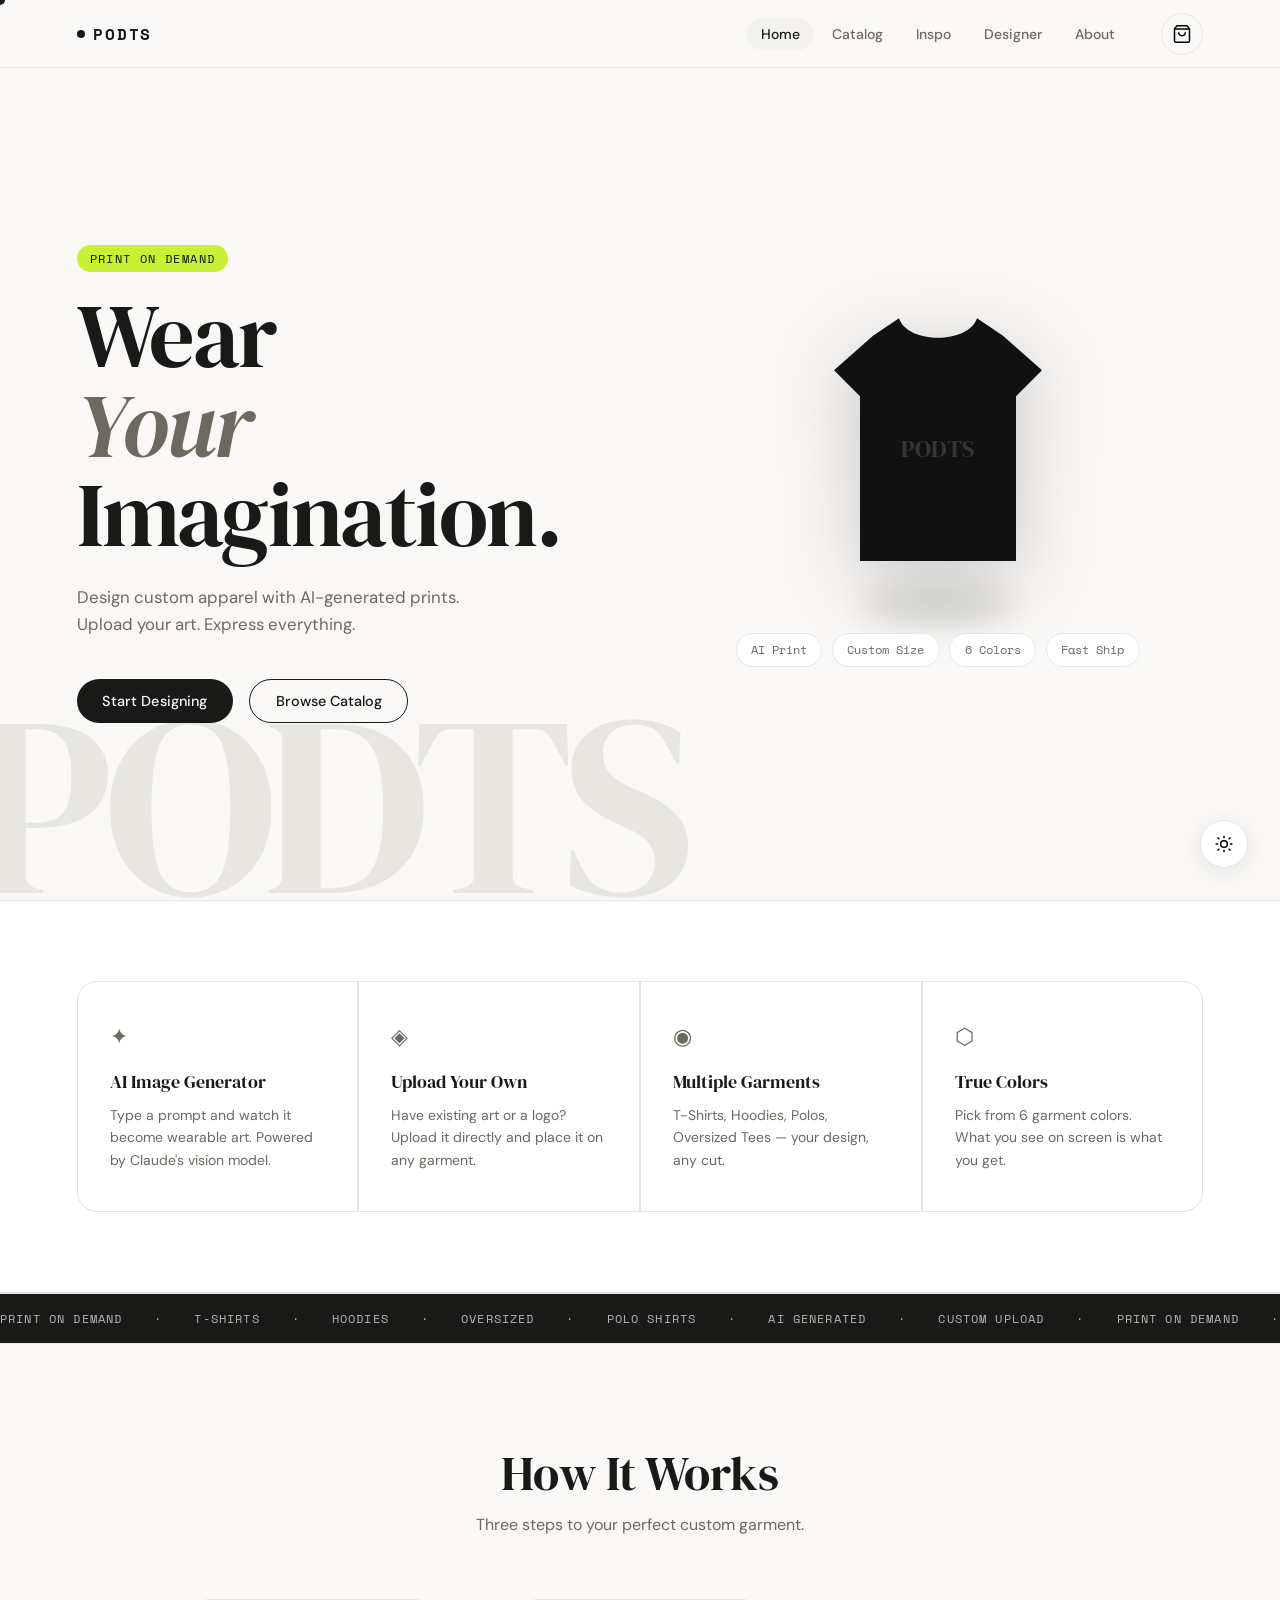
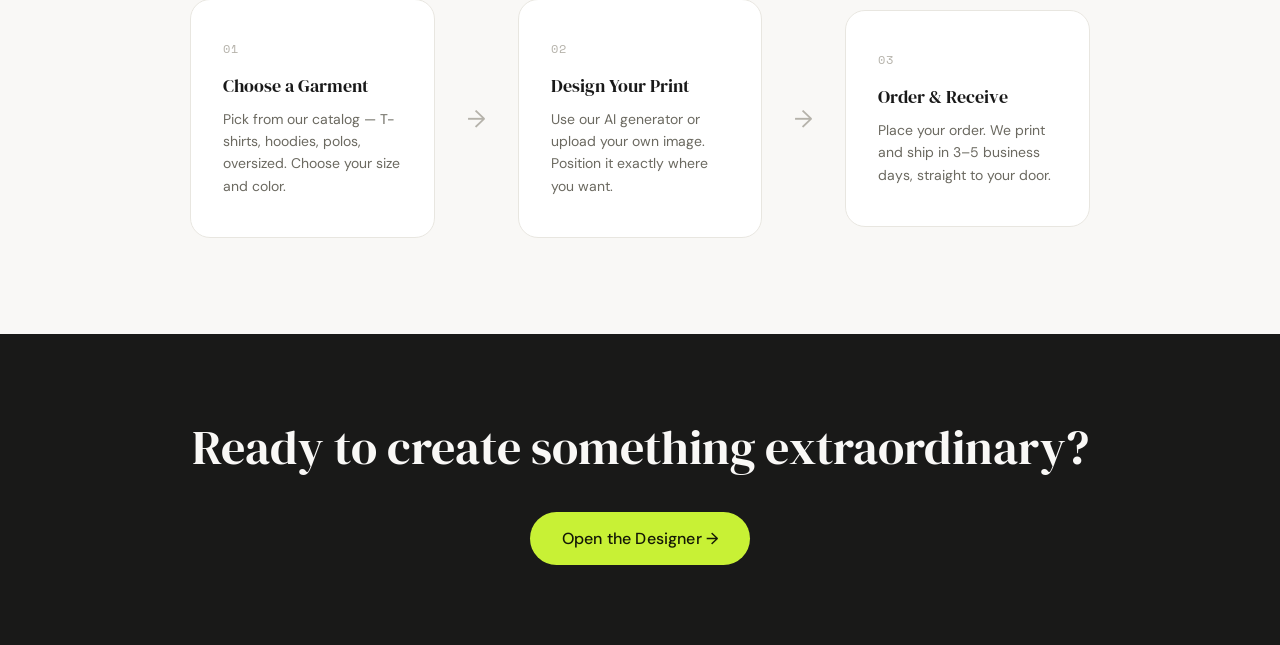
==== index.html @ 920faf7f "pushed files to remote" ====
<!DOCTYPE html>
<html lang="en" data-theme="light">
<head>
    <meta charset="UTF-8" />
    <meta name="viewport" content="width=device-width, initial-scale=1.0" />
    <title>PODTS — Print On Demand T-Shirts</title>
    <script>
        // Apply saved theme before CSS renders to prevent flash
        (function(){
            var t = localStorage.getItem('podts-theme');
            if (t) document.documentElement.setAttribute('data-theme', t);
        })();
    </script>
    <link rel="stylesheet" href="css/reset.css" />
    <link rel="stylesheet" href="css/main.css" />
    <link rel="stylesheet" href="css/nav.css" />
    <link rel="stylesheet" href="css/home.css" />
    <link rel="stylesheet" href="css/catalog.css" />
    <link rel="stylesheet" href="css/designer.css" />
    <link rel="stylesheet" href="css/cart.css" />
    <link rel="stylesheet" href="css/about.css" />
    <link rel="stylesheet" href="css/animations.css" />
    <link rel="stylesheet" href="css/trends.css" />
    <link rel="preconnect" href="https://fonts.googleapis.com" />
    <link rel="preconnect" href="https://fonts.gstatic.com" crossorigin />
    <link href="https://fonts.googleapis.com/css2?family=DM+Serif+Display:ital@0;1&family=DM+Sans:wght@300;400;500;600&family=Space+Mono:wght@400;700&display=swap" rel="stylesheet" />
</head>
<body>

<!-- NAV -->
<nav id="navbar">
    <div class="nav-inner">
        <a class="nav-logo" href="#" onclick="showPage('home')">
            <span class="logo-dot"></span>PODTS
        </a>
        <ul class="nav-links">
            <li><a href="#" onclick="showPage('home')" data-page="home">Home</a></li>
            <li><a href="#" onclick="showPage('catalog')" data-page="catalog">Catalog</a></li>
            <li><a href="#" onclick="showPage('trends')" data-page="trends">Inspo</a></li>
            <li><a href="#" onclick="showPage('designer')" data-page="designer">Designer</a></li>
            <li><a href="#" onclick="showPage('about')" data-page="about">About</a></li>
        </ul>
        <button class="cart-btn" onclick="showPage('cart')">
            <svg width="20" height="20" viewBox="0 0 24 24" fill="none" stroke="currentColor" stroke-width="1.8"><path d="M6 2 3 6v14a2 2 0 0 0 2 2h14a2 2 0 0 0 2-2V6l-3-4z"/><line x1="3" y1="6" x2="21" y2="6"/><path d="M16 10a4 4 0 0 1-8 0"/></svg>
            <span class="cart-count" id="cart-count">0</span>
        </button>
        <button class="hamburger" id="hamburger" onclick="toggleMobileMenu()">
            <span></span><span></span><span></span>
        </button>
    </div>
    <div class="mobile-menu" id="mobile-menu">
        <a href="#" onclick="showPage('home');toggleMobileMenu()">Home</a>
        <a href="#" onclick="showPage('catalog');toggleMobileMenu()">Catalog</a>
        <a href="#" onclick="showPage('trends');toggleMobileMenu()">Inspo</a>
        <a href="#" onclick="showPage('designer');toggleMobileMenu()">Designer</a>
        <a href="#" onclick="showPage('about');toggleMobileMenu()">About</a>
        <a href="#" onclick="showPage('cart');toggleMobileMenu()">Cart</a>
    </div>
</nav>

<!-- PAGES -->
<div id="page-home" class="page active">

    <!-- HERO -->
    <section class="hero">
        <div class="hero-bg-text">PODTS</div>
        <div class="hero-content">
            <div class="hero-tag">Print On Demand</div>
            <h1 class="hero-title">Wear<br/><em>Your</em><br/>Imagination.</h1>
            <p class="hero-sub">Design custom apparel with AI-generated prints. Upload your art. Express everything.</p>
            <div class="hero-ctas">
                <button class="btn-primary" onclick="showPage('designer')">Start Designing</button>
                <button class="btn-secondary" onclick="showPage('catalog')">Browse Catalog</button>
            </div>
        </div>
        <div class="hero-visual">
            <div class="shirt-float" id="hero-shirt">
                <svg viewBox="0 0 300 340" xmlns="http://www.w3.org/2000/svg" class="shirt-svg">
                    <path d="M75 40 L30 80 L60 110 L60 300 L240 300 L240 110 L270 80 L225 40 L195 20 C185 50 115 50 105 20 Z" fill="#111" stroke="none"/>
                    <text x="150" y="180" text-anchor="middle" font-family="DM Serif Display" font-size="28" fill="white" opacity="0.15">PODTS</text>
                </svg>
                <div class="shirt-glow"></div>
            </div>
            <div class="floating-tags">
                <span class="ftag" style="--d:0s">AI Print</span>
                <span class="ftag" style="--d:0.3s">Custom Size</span>
                <span class="ftag" style="--d:0.6s">6 Colors</span>
                <span class="ftag" style="--d:0.9s">Fast Ship</span>
            </div>
        </div>
    </section>

    <!-- FEATURES -->
    <section class="features">
        <div class="features-grid">
            <div class="feat-card">
                <div class="feat-icon">✦</div>
                <h3>AI Image Generator</h3>
                <p>Type a prompt and watch it become wearable art. Powered by Claude's vision model.</p>
            </div>
            <div class="feat-card">
                <div class="feat-icon">◈</div>
                <h3>Upload Your Own</h3>
                <p>Have existing art or a logo? Upload it directly and place it on any garment.</p>
            </div>
            <div class="feat-card">
                <div class="feat-icon">◉</div>
                <h3>Multiple Garments</h3>
                <p>T-Shirts, Hoodies, Polos, Oversized Tees — your design, any cut.</p>
            </div>
            <div class="feat-card">
                <div class="feat-icon">⬡</div>
                <h3>True Colors</h3>
                <p>Pick from 6 garment colors. What you see on screen is what you get.</p>
            </div>
        </div>
    </section>

    <!-- MARQUEE -->
    <div class="marquee-wrap">
        <div class="marquee-track">
            <span>Print On Demand</span><span>·</span>
            <span>T-Shirts</span><span>·</span>
            <span>Hoodies</span><span>·</span>
            <span>Oversized</span><span>·</span>
            <span>Polo Shirts</span><span>·</span>
            <span>AI Generated</span><span>·</span>
            <span>Custom Upload</span><span>·</span>
            <span>Print On Demand</span><span>·</span>
            <span>T-Shirts</span><span>·</span>
            <span>Hoodies</span><span>·</span>
            <span>Oversized</span><span>·</span>
            <span>Polo Shirts</span><span>·</span>
            <span>AI Generated</span><span>·</span>
            <span>Custom Upload</span><span>·</span>
        </div>
    </div>

    <!-- STEPS -->
    <section class="steps">
        <div class="steps-header">
            <h2>How It Works</h2>
            <p>Three steps to your perfect custom garment.</p>
        </div>
        <div class="steps-grid">
            <div class="step">
                <div class="step-num">01</div>
                <h3>Choose a Garment</h3>
                <p>Pick from our catalog — T-shirts, hoodies, polos, oversized. Choose your size and color.</p>
            </div>
            <div class="step-arrow">→</div>
            <div class="step">
                <div class="step-num">02</div>
                <h3>Design Your Print</h3>
                <p>Use our AI generator or upload your own image. Position it exactly where you want.</p>
            </div>
            <div class="step-arrow">→</div>
            <div class="step">
                <div class="step-num">03</div>
                <h3>Order & Receive</h3>
                <p>Place your order. We print and ship in 3–5 business days, straight to your door.</p>
            </div>
        </div>
    </section>

    <!-- FOOTER BANNER -->
    <section class="home-cta-band">
        <h2>Ready to create something extraordinary?</h2>
        <button class="btn-primary large" onclick="showPage('designer')">Open the Designer →</button>
    </section>

</div>

<!-- CATALOG PAGE -->
<div id="page-catalog" class="page">
    <div class="page-header">
        <h1>Catalog</h1>
        <p>Premium blanks, ready for your design.</p>
    </div>
    <div class="catalog-filters">
        <button class="filter-btn active" data-filter="all">All</button>
        <button class="filter-btn" data-filter="mens">Men's T-Shirts</button>
        <button class="filter-btn" data-filter="womens">Women's T-Shirts</button>
        <button class="filter-btn" data-filter="hoodies">Hoodies</button>
        <button class="filter-btn" data-filter="polo">Polo Shirts</button>
        <button class="filter-btn" data-filter="oversized">Oversized</button>
    </div>
    <div class="product-grid" id="product-grid"></div>
</div>

<!-- DESIGNER PAGE -->
<div id="page-designer" class="page">
    <div class="page-header">
        <h1>Designer Studio</h1>
        <p>Create your perfect custom print.</p>
    </div>
    <div class="designer-layout">

        <!-- LEFT: Controls -->
        <div class="designer-controls">

            <div class="control-section">
                <h3 class="section-label">01 — Garment</h3>
                <div class="garment-select" id="garment-select"></div>
            </div>

            <div class="control-section">
                <h3 class="section-label">02 — Color</h3>
                <div class="color-swatches" id="color-swatches"></div>
            </div>

            <div class="control-section">
                <h3 class="section-label">03 — Size</h3>
                <div class="size-pills" id="size-pills">
                    <button class="size-pill" data-size="XS">XS</button>
                    <button class="size-pill" data-size="S">S</button>
                    <button class="size-pill active" data-size="M">M</button>
                    <button class="size-pill" data-size="L">L</button>
                    <button class="size-pill" data-size="XL">XL</button>
                    <button class="size-pill" data-size="XXL">XXL</button>
                </div>
            </div>

            <div class="control-section">
                <h3 class="section-label">04 — Print Design</h3>
                <div class="print-tabs">
                    <button class="print-tab active" data-tab="ai" onclick="switchPrintTab('ai')">AI Generate</button>
                    <button class="print-tab" data-tab="upload" onclick="switchPrintTab('upload')">Upload Image</button>
                </div>

                <div id="tab-ai" class="tab-panel active">
                    <textarea id="ai-prompt" placeholder="Describe your print design...&#10;e.g. a dragon made of neon circuits, cyberpunk style" rows="4"></textarea>
                    <button class="btn-primary full" id="generate-btn" onclick="generateAIImage()">
                        <span id="gen-btn-text">✦ Generate Print</span>
                    </button>
                </div>

                <div id="tab-upload" class="tab-panel">
                    <div class="upload-zone" id="upload-zone" onclick="document.getElementById('file-input').click()">
                        <div class="upload-icon">↑</div>
                        <p>Click or drag an image here</p>
                        <span>PNG, JPG, SVG — max 5MB</span>
                    </div>
                    <input type="file" id="file-input" accept="image/*" style="display:none" onchange="handleFileUpload(event)" />
                </div>
            </div>

            <div class="control-section" id="print-preview-section" style="display:none">
                <h3 class="section-label">05 — Generated Print</h3>
                <div class="print-preview-box">
                    <img id="print-preview-img" src="" alt="Generated print" />
                    <button class="remove-print-btn" onclick="removePrint()">✕ Remove</button>
                </div>
            </div>

            <div class="control-section">
                <div class="price-row">
                    <span class="price-label">Total</span>
                    <span class="price-val" id="designer-price">₹ 799</span>
                </div>
                <button class="btn-primary full" onclick="addDesignToCart()">Add to Cart →</button>
            </div>

        </div>

        <!-- RIGHT: Mockup Preview -->
        <div class="designer-preview">
            <div class="mockup-wrapper">
                <div class="mockup-shirt" id="mockup-shirt">
                    <svg id="shirt-svg" viewBox="0 0 300 340" xmlns="http://www.w3.org/2000/svg">
                        <path id="shirt-body" d="M75 40 L30 80 L60 110 L60 300 L240 300 L240 110 L270 80 L225 40 L195 20 C185 50 115 50 105 20 Z" fill="#111" stroke="none"/>
                        <path d="M105 20 C115 50 185 50 195 20" fill="none" stroke="rgba(255,255,255,0.1)" stroke-width="1.5"/>
                    </svg>
                    <!-- print rendered inside SVG via clipPath -->
                </div>
                <div class="mockup-label">
                    <span id="mockup-label-text">Classic Tee — White — M</span>
                </div>
            </div>
        </div>

    </div>
</div>

<!-- CART PAGE -->
<div id="page-cart" class="page">
    <div class="page-header">
        <h1>Your Cart</h1>
        <p>Review your items before checkout.</p>
    </div>
    <div class="cart-layout">
        <div class="cart-items" id="cart-items">
            <div class="cart-empty" id="cart-empty">
                <div class="empty-icon">◻</div>
                <p>Your cart is empty.</p>
                <button class="btn-secondary" onclick="showPage('catalog')">Browse Catalog</button>
            </div>
        </div>
        <div class="cart-summary" id="cart-summary" style="display:none">
            <h2>Order Summary</h2>
            <div class="summary-rows" id="summary-rows"></div>
            <div class="summary-divider"></div>
            <div class="summary-total">
                <span>Total</span>
                <span id="summary-total-price">₹ 0</span>
            </div>
            <div class="checkout-form">
                <h3>Delivery Details</h3>
                <input type="text" placeholder="Full Name" class="form-input" id="f-name" />
                <input type="text" placeholder="Email Address" class="form-input" id="f-email" />
                <input type="text" placeholder="Phone Number" class="form-input" id="f-phone" />
                <input type="text" placeholder="Address Line 1" class="form-input" id="f-addr1" />
                <input type="text" placeholder="City, State, PIN" class="form-input" id="f-addr2" />
                <h3 style="margin-top:1.5rem">Payment</h3>
                <input type="text" placeholder="Card Number" class="form-input" id="f-card" maxlength="19" oninput="formatCard(this)" />
                <div class="form-row">
                    <input type="text" placeholder="MM / YY" class="form-input" id="f-expiry" maxlength="7" />
                    <input type="text" placeholder="CVV" class="form-input" id="f-cvv" maxlength="3" />
                </div>
                <button class="btn-primary full" onclick="placeOrder()" style="margin-top:1rem">Place Order →</button>
            </div>
        </div>
    </div>
</div>

<!-- ABOUT PAGE -->
<div id="page-about" class="page">
    <section class="about-hero">
        <div class="about-hero-content">
            <div class="hero-tag">Our Story</div>
            <h1>We believe clothing<br/>should be<em> personal.</em></h1>
            <p>PODTS was born from a simple frustration — why wear someone else's idea? We built a platform where your imagination becomes wearable reality, powered by AI and premium printing.</p>
        </div>
        <div class="about-stat-row">
            <div class="about-stat"><span class="stat-num">500+</span><span class="stat-label">Designs Printed</span></div>
            <div class="about-stat"><span class="stat-num">3–5</span><span class="stat-label">Day Delivery</span></div>
            <div class="about-stat"><span class="stat-num">100%</span><span class="stat-label">Satisfaction</span></div>
            <div class="about-stat"><span class="stat-num">6</span><span class="stat-label">Garment Colors</span></div>
        </div>
    </section>

    <section class="about-values">
        <div class="value-card">
            <span class="val-icon">◈</span>
            <h3>Quality First</h3>
            <p>Every garment is printed on premium 180 GSM cotton. We don't cut corners on material or ink quality.</p>
        </div>
        <div class="value-card">
            <span class="val-icon">✦</span>
            <h3>AI-Powered Creativity</h3>
            <p>Our integrated AI image generator turns your words into print-ready artwork in seconds.</p>
        </div>
        <div class="value-card">
            <span class="val-icon">⬡</span>
            <h3>Sustainable Printing</h3>
            <p>We use water-based DTG inks that are eco-friendly and produce vivid, long-lasting colors.</p>
        </div>
    </section>

    <section class="contact-section">
        <div class="contact-header">
            <h2>Get In Touch</h2>
            <p>Questions, custom orders, or just want to say hello?</p>
        </div>
        <div class="contact-form-wrap">
            <input type="text" placeholder="Your Name" class="form-input" />
            <input type="email" placeholder="Email Address" class="form-input" />
            <select class="form-input">
                <option value="">Subject</option>
                <option>Order Enquiry</option>
                <option>Custom Bulk Order</option>
                <option>Technical Support</option>
                <option>Other</option>
            </select>
            <textarea class="form-input" placeholder="Your message..." rows="5"></textarea>
            <button class="btn-primary" onclick="sendContactForm()">Send Message →</button>
        </div>
        <div class="contact-info">
            <div class="cinfo"><span>✉</span> hello@podts.in</div>
            <div class="cinfo"><span>☎</span> +91 98765 43210</div>
            <div class="cinfo"><span>◎</span> Bengaluru, Karnataka, India</div>
        </div>
    </section>
</div>

<!-- TRENDS / LOOKBOOK PAGE -->
<div id="page-trends" class="page">
    <div class="page-header" style="padding: 3.5rem 6vw 2rem; border-bottom: 1px solid var(--border); margin-bottom: 0;">
        <div class="page-header-left">
            <h1>Inspo</h1>
            <p>What the world is wearing right now.</p>
        </div>
        <div>
            <div class="trends-live-badge">
                <span class="trends-live-dot"></span>
                Updated Mar 2025
            </div>
        </div>
    </div>

    <div class="trends-filters" style="padding: 1.5rem 6vw 1.5rem;">
        <button class="trends-filter-btn active" data-filter="all">All</button>
        <button class="trends-filter-btn" data-filter="outfit">Outfits</button>
        <button class="trends-filter-btn" data-filter="palette">Palettes</button>
        <button class="trends-filter-btn" data-filter="hashtags">Trending Tags</button>
        <button class="trends-filter-btn" data-filter="editorial">Editorial</button>
        <span class="trends-updated">Refreshed weekly</span>
    </div>

    <div class="trends-masonry" id="trends-grid"></div>
</div>

<!-- ORDER SUCCESS MODAL -->
<div id="order-modal" class="modal-overlay" style="display:none">
    <div class="modal-box">
        <div class="modal-icon">✓</div>
        <h2>Order Placed!</h2>
        <p>Thank you for your order. You'll receive a confirmation on your email shortly. Expected delivery: <strong>3–5 business days.</strong></p>
        <p id="order-id-text" class="order-id"></p>
        <button class="btn-primary" onclick="closeOrderModal()">Continue Shopping →</button>
    </div>
</div>

<script src="js/data.js"></script>
<script src="js/cart.js"></script>
<script src="js/designer.js"></script>
<script src="js/app.js"></script>
<script src="js/trends.js"></script>
<script src="js/animations.js"></script>
</body>
</html>
---- css/main.css ----
:root {
    --bg: rgba(249, 248, 246, 0.93);
    --surface: #ffffff;
    --surface2: #f3f2ef;
    --border: #e8e6e0;
    --text: rgba(0, 0, 0, 0.9);
    --text-muted: #6b6960;
    --text-faint: #b5b2aa;
    --accent: #111110;
    --accent-inv: #f9f8f6;
    --mark: #c8f135;
    --radius: 12px;
    --radius-lg: 20px;
    --font-display: 'DM Serif Display', serif;
    --font-body: 'DM Sans', sans-serif;
    --font-mono: 'Space Mono', monospace;
    --nav-h: 68px;
    --shadow-sm: 0 1px 4px rgba(0,0,0,0.06);
    --shadow-md: 0 4px 24px rgba(0,0,0,0.08);
    --shadow-lg: 0 12px 48px rgba(0,0,0,0.12);
    --trans: 0.22s cubic-bezier(0.4,0,0.2,1);
}

body {
    font-family: var(--font-body);
    background: var(--bg);
    color: var(--text);
    min-height: 100vh;
    overflow-x: hidden;
}

/* PAGES — transitions handled in animations.css */

/* PAGE HEADER */
.page-header {
    padding: 3.5rem 6vw 2rem;
    border-bottom: 1px solid var(--border);
    margin-bottom: 2.5rem;
}
.page-header h1 {
    font-family: var(--font-display);
    font-size: clamp(2.2rem, 4vw, 3.2rem);
    font-weight: 400;
    line-height: 1.1;
}
.page-header p {
    color: var(--text-muted);
    margin-top: 0.5rem;
    font-size: 1rem;
}

/* BUTTONS */
.btn-primary {
    display: inline-flex;
    align-items: center;
    gap: 0.4rem;
    background: var(--text);
    color: var(--accent-inv);
    padding: 0.75rem 1.6rem;
    border-radius: 100px;
    font-size: 0.9rem;
    font-weight: 500;
    letter-spacing: 0.01em;
    transition: var(--trans);
    white-space: nowrap;
}
.btn-primary:hover { background: #333; transform: translateY(-1px); box-shadow: var(--shadow-md); }
.btn-primary.large { padding: 1rem 2rem; font-size: 1rem; }
.btn-primary.full { width: 100%; justify-content: center; border-radius: var(--radius); }

.btn-secondary {
    display: inline-flex;
    align-items: center;
    gap: 0.4rem;
    background: transparent;
    color: var(--text);
    padding: 0.75rem 1.6rem;
    border-radius: 100px;
    border: 1.5px solid var(--text);
    font-size: 0.9rem;
    font-weight: 500;
    transition: var(--trans);
}
.btn-secondary:hover { background: var(--text); color: var(--accent-inv); transform: translateY(-1px); }

/* FORM INPUTS */
.form-input {
    width: 100%;
    background: var(--surface);
    border: 1.5px solid var(--border);
    border-radius: var(--radius);
    padding: 0.75rem 1rem;
    font-size: 0.9rem;
    color: var(--text);
    transition: border-color var(--trans);
    margin-bottom: 0.75rem;
    display: block;
}
.form-input:focus { outline: none; border-color: var(--text); }
.form-input::placeholder { color: var(--text-faint); }
.form-row {
    display: grid;
    grid-template-columns: 1fr 1fr;
    gap: 0.75rem;
}
.form-row .form-input { margin-bottom: 0; }

/* MODAL */
.modal-overlay {
    position: fixed;
    inset: 0;
    background: rgba(0,0,0,0.55);
    backdrop-filter: blur(8px);
    z-index: 1000;
    display: flex;
    align-items: center;
    justify-content: center;
    animation: fadein 0.2s ease;
}
.modal-box {
    background: var(--surface);
    border-radius: var(--radius-lg);
    padding: 3rem 2.5rem;
    text-align: center;
    max-width: 420px;
    width: 90%;
    box-shadow: var(--shadow-lg);
    animation: slideUp 0.3s ease;
}
@keyframes slideUp {
    from { transform: translateY(20px); opacity:0; }
    to   { transform: translateY(0); opacity:1; }
}
.modal-icon {
    width: 60px; height: 60px;
    background: var(--text);
    color: var(--accent-inv);
    border-radius: 50%;
    display: flex; align-items: center; justify-content: center;
    font-size: 1.6rem;
    margin: 0 auto 1.5rem;
}
.modal-box h2 { font-family: var(--font-display); font-size: 1.8rem; font-weight: 400; margin-bottom: 1rem; }
.modal-box p { color: var(--text-muted); line-height: 1.6; margin-bottom: 0.8rem; }
.order-id { font-family: var(--font-mono); font-size: 0.8rem; color: var(--text-faint); margin-bottom: 1.5rem; }

/* TOAST */
.toast {
    position: fixed;
    bottom: 2rem;
    right: 2rem;
    background: var(--text);
    color: var(--accent-inv);
    padding: 0.8rem 1.4rem;
    border-radius: 100px;
    font-size: 0.85rem;
    font-weight: 500;
    z-index: 9999;
    animation: toastIn 0.3s ease, toastOut 0.3s ease 2.2s forwards;
    pointer-events: none;
}
@keyframes toastIn { from { opacity:0; transform: translateY(10px); } to { opacity:1; transform:translateY(0); } }
@keyframes toastOut { from { opacity:1; } to { opacity:0; } }

/* SECTION LABEL */
.section-label {
    font-family: var(--font-mono);
    font-size: 0.72rem;
    letter-spacing: 0.12em;
    text-transform: uppercase;
    color: var(--text-muted);
    margin-bottom: 0.9rem;
}

/* HERO TAG */
.hero-tag {
    display: inline-block;
    font-family: var(--font-mono);
    font-size: 0.72rem;
    letter-spacing: 0.12em;
    text-transform: uppercase;
    background: var(--mark);
    color: var(--text);
    padding: 0.3rem 0.8rem;
    border-radius: 100px;
    margin-bottom: 1.2rem;
}

/* SCROLLBAR */
::-webkit-scrollbar { width: 6px; }
::-webkit-scrollbar-track { background: transparent; }
::-webkit-scrollbar-thumb { background: var(--border); border-radius: 3px; }
---- css/nav.css ----
#navbar {
  position: fixed;
  top: 0; left: 0; right: 0;
  height: var(--nav-h);
  z-index: 100;
  background: var(--bg);
  border-bottom: 1px solid var(--border);
  transition: background 0.3s ease, backdrop-filter 0.3s ease, border-color 0.3s ease, box-shadow 0.3s ease;
}

#navbar.scrolled {
  background: rgba(249, 248, 246, 0.58);
  backdrop-filter: blur(15px) saturate(1.8);
  -webkit-backdrop-filter: blur(18px) saturate(1.8);
  border-color: rgba(232,230,224,0.5);
  box-shadow: 0 1px 24px rgba(0,0,0,0.06);
}

.nav-inner {
  display: flex;
  align-items: center;
  height: 100%;
  padding: 0 6vw;
  gap: 2rem;
}

.nav-logo {
  font-family: var(--font-mono);
  font-size: 1rem;
  font-weight: 700;
  letter-spacing: 0.12em;
  text-transform: uppercase;
  display: flex;
  align-items: center;
  gap: 0.5rem;
  margin-right: auto;
  flex-shrink: 0;
}

.logo-dot {
  width: 8px; height: 8px;
  background: var(--text);
  border-radius: 50%;
  display: inline-block;
  flex-shrink: 0;
}

.nav-links {
  display: flex;
  gap: 0.25rem;
}

.nav-links a {
  font-size: 0.875rem;
  font-weight: 500;
  color: var(--text-muted);
  padding: 0.45rem 0.9rem;
  border-radius: 100px;
  transition: var(--trans);
}

.nav-links a:hover,
.nav-links a.active {
  color: var(--text);
  background: var(--surface2);
}

.cart-btn {
  position: relative;
  width: 42px; height: 42px;
  display: flex; align-items: center; justify-content: center;
  border-radius: 50%;
  border: 1.5px solid var(--border);
  transition: var(--trans);
  flex-shrink: 0;
}
.cart-btn:hover { background: var(--surface2); border-color: var(--text); }

.cart-count {
  position: absolute;
  top: -4px; right: -4px;
  width: 18px; height: 18px;
  background: var(--text);
  color: var(--accent-inv);
  border-radius: 50%;
  font-size: 0.65rem;
  font-weight: 700;
  display: flex; align-items: center; justify-content: center;
  line-height: 1;
  opacity: 0;
  transform: scale(0);
  transition: var(--trans);
}
.cart-count.visible { opacity: 1; transform: scale(1); }

.hamburger {
  display: none;
  flex-direction: column;
  gap: 5px;
  width: 32px;
  padding: 4px;
}
.hamburger span {
  display: block;
  width: 100%;
  height: 1.5px;
  background: var(--text);
  border-radius: 2px;
  transition: var(--trans);
}

.mobile-menu {
  display: none;
  flex-direction: column;
  background: var(--surface);
  border-top: 1px solid var(--border);
  padding: 1rem 6vw;
  gap: 0.2rem;
}
.mobile-menu a {
  padding: 0.75rem 0;
  border-bottom: 1px solid var(--border);
  font-size: 0.95rem;
  font-weight: 500;
  color: var(--text-muted);
}
.mobile-menu a:last-child { border-bottom: none; }
.mobile-menu.open { display: flex; }

@media (max-width: 768px) {
  .nav-links { display: none; }
  .hamburger { display: flex; }
}
---- css/home.css ----
/* HERO */
.hero {
  min-height: calc(100vh - var(--nav-h));
  display: grid;
  grid-template-columns: 1fr 1fr;
  align-items: center;
  padding: 4rem 6vw 4rem;
  gap: 4rem;
  position: relative;
  overflow: hidden;
}

.hero-bg-text {
  position: absolute;
  bottom: -2rem;
  left: -2rem;
  font-family: var(--font-display);
  font-size: clamp(8rem, 20vw, 18rem);
  font-weight: 400;
  color: var(--border);
  line-height: 1;
  pointer-events: none;
  user-select: none;
  z-index: 0;
  letter-spacing: -0.04em;
}

.hero-content {
  position: relative;
  z-index: 1;
}

.hero-title {
  font-family: var(--font-display);
  font-size: clamp(3.2rem, 7vw, 6rem);
  font-weight: 400;
  line-height: 1.0;
  letter-spacing: -0.02em;
  margin-bottom: 1.5rem;
}
.hero-title em {
  font-style: italic;
  color: var(--text-muted);
}

.hero-sub {
  font-size: 1.05rem;
  color: var(--text-muted);
  line-height: 1.65;
  max-width: 420px;
  margin-bottom: 2.5rem;
}

.hero-ctas {
  display: flex;
  gap: 1rem;
  flex-wrap: wrap;
}

/* SHIRT FLOAT */
.hero-visual {
  position: relative;
  z-index: 1;
  display: flex;
  flex-direction: column;
  align-items: center;
  gap: 2rem;
}

.shirt-float {
  position: relative;
  width: 260px;
  animation: float 4s ease-in-out infinite;
}

@keyframes float {
  0%, 100% { transform: translateY(0px) rotate(-2deg); }
  50%       { transform: translateY(-18px) rotate(2deg); }
}

.shirt-svg { filter: drop-shadow(0 20px 40px rgba(0,0,0,0.2)); }

.shirt-glow {
  position: absolute;
  bottom: -20px;
  left: 50%;
  transform: translateX(-50%);
  width: 160px;
  height: 30px;
  background: rgba(0,0,0,0.15);
  filter: blur(16px);
  border-radius: 50%;
  animation: shadow-pulse 4s ease-in-out infinite;
}
@keyframes shadow-pulse {
  0%, 100% { transform: translateX(-50%) scale(1); opacity:0.15; }
  50%       { transform: translateX(-50%) scale(0.7); opacity:0.08; }
}

.floating-tags {
  display: flex;
  gap: 0.6rem;
  flex-wrap: wrap;
  justify-content: center;
}

.ftag {
  background: var(--surface);
  border: 1px solid var(--border);
  padding: 0.4rem 0.9rem;
  border-radius: 100px;
  font-size: 0.78rem;
  font-family: var(--font-mono);
  font-weight: 400;
  color: var(--text-muted);
  animation: fadeSlideIn 0.6s ease both;
  animation-delay: var(--d);
}
@keyframes fadeSlideIn {
  from { opacity:0; transform: translateY(8px); }
  to   { opacity:1; transform: translateY(0); }
}

/* FEATURES */
.features {
  padding: 5rem 6vw;
  background: var(--surface);
  border-top: 1px solid var(--border);
  border-bottom: 1px solid var(--border);
}

.features-grid {
  display: grid;
  grid-template-columns: repeat(4, 1fr);
  gap: 2px;
  border: 1px solid var(--border);
  border-radius: var(--radius-lg);
  overflow: hidden;
  background: var(--border);
}

.feat-card {
  background: var(--surface);
  padding: 2.5rem 2rem;
  transition: background var(--trans);
}
.feat-card:hover { background: var(--surface2); }

.feat-icon {
  font-size: 1.4rem;
  margin-bottom: 1.2rem;
  color: var(--text-muted);
}

.feat-card h3 {
  font-family: var(--font-display);
  font-size: 1.1rem;
  font-weight: 400;
  margin-bottom: 0.6rem;
}

.feat-card p {
  font-size: 0.875rem;
  color: var(--text-muted);
  line-height: 1.6;
}

/* MARQUEE */
.marquee-wrap {
  overflow: hidden;
  border-top: 1px solid var(--border);
  border-bottom: 1px solid var(--border);
  padding: 1rem 0;
  background: var(--text);
}

.marquee-track {
  display: flex;
  gap: 2rem;
  white-space: nowrap;
  animation: marquee 20s linear infinite;
  width: max-content;
}

.marquee-track span {
  font-family: var(--font-mono);
  font-size: 0.72rem;
  letter-spacing: 0.1em;
  text-transform: uppercase;
  color: var(--accent-inv);
  opacity: 0.7;
}

@keyframes marquee {
  from { transform: translateX(0); }
  to   { transform: translateX(-50%); }
}

/* STEPS */
.steps {
  padding: 6rem 6vw;
}

.steps-header {
  text-align: center;
  margin-bottom: 4rem;
}
.steps-header h2 {
  font-family: var(--font-display);
  font-size: clamp(2rem, 4vw, 3rem);
  font-weight: 400;
  margin-bottom: 0.5rem;
}
.steps-header p { color: var(--text-muted); }

.steps-grid {
  display: grid;
  grid-template-columns: 1fr auto 1fr auto 1fr;
  align-items: center;
  gap: 2rem;
  max-width: 900px;
  margin: 0 auto;
}

.step {
  background: var(--surface);
  border: 1px solid var(--border);
  border-radius: var(--radius-lg);
  padding: 2.5rem 2rem;
  transition: var(--trans);
}
.step:hover { border-color: var(--text); transform: translateY(-3px); box-shadow: var(--shadow-md); }

.step-num {
  font-family: var(--font-mono);
  font-size: 0.72rem;
  letter-spacing: 0.1em;
  color: var(--text-faint);
  margin-bottom: 1rem;
}

.step h3 {
  font-family: var(--font-display);
  font-size: 1.15rem;
  font-weight: 400;
  margin-bottom: 0.6rem;
}

.step p { font-size: 0.875rem; color: var(--text-muted); line-height: 1.6; }

.step-arrow {
  font-size: 1.5rem;
  color: var(--text-faint);
  flex-shrink: 0;
}

/* HOME CTA BAND */
.home-cta-band {
  background: var(--text);
  color: var(--accent-inv);
  padding: 5rem 6vw;
  text-align: center;
}

.home-cta-band h2 {
  font-family: var(--font-display);
  font-size: clamp(2rem, 4vw, 3rem);
  font-weight: 400;
  margin-bottom: 2rem;
}

.home-cta-band .btn-primary {
  background: var(--mark);
  color: var(--text);
}
.home-cta-band .btn-primary:hover { background: #d4ff4a; }

/* RESPONSIVE */
@media (max-width: 900px) {
  .hero { grid-template-columns: 1fr; text-align: center; padding-top: 3rem; }
  .hero-sub { max-width: 100%; }
  .hero-ctas { justify-content: center; }
  .hero-bg-text { display: none; }
  .shirt-float { width: 180px; }
  .features-grid { grid-template-columns: 1fr 1fr; }
  .steps-grid { grid-template-columns: 1fr; }
  .step-arrow { transform: rotate(90deg); text-align: center; }
}
@media (max-width: 600px) {
  .features-grid { grid-template-columns: 1fr; }
}
---- css/catalog.css ----
.catalog-filters {
  display: flex;
  gap: 0.5rem;
  padding: 0 6vw 2rem;
  flex-wrap: wrap;
}

.filter-btn {
  padding: 0.5rem 1.1rem;
  border-radius: 100px;
  border: 1.5px solid var(--border);
  font-size: 0.82rem;
  font-weight: 500;
  color: var(--text-muted);
  transition: var(--trans);
  background: var(--surface);
}
.filter-btn:hover { border-color: var(--text); color: var(--text); }
.filter-btn.active { background: var(--text); color: var(--accent-inv); border-color: var(--text); }

.product-grid {
  display: grid;
  grid-template-columns: repeat(3, 1fr);
  gap: 1.5px;
  margin: 0 6vw 4rem;
  border: 1.5px solid var(--border);
  border-radius: var(--radius-lg);
  overflow: hidden;
  background: var(--border);
}

.product-card {
  background: var(--surface);
  overflow: hidden;
  transition: background var(--trans);
  cursor: pointer;
}
.product-card:hover { background: var(--surface2); }
.product-card:hover .product-thumb { transform: scale(1.03); }

.product-thumb-wrap {
  aspect-ratio: 4/4.5;
  overflow: hidden;
  background: var(--surface2);
  position: relative;
}

.product-thumb {
  width: 100%;
  height: 100%;
  display: flex;
  align-items: center;
  justify-content: center;
  transition: transform 0.4s ease;
}

.product-thumb svg { width: 65%; }

.product-badge {
  position: absolute;
  top: 1rem; left: 1rem;
  background: var(--mark);
  color: var(--text);
  font-size: 0.68rem;
  font-family: var(--font-mono);
  letter-spacing: 0.08em;
  text-transform: uppercase;
  padding: 0.25rem 0.6rem;
  border-radius: 100px;
}

.product-info {
  padding: 1.25rem 1.5rem 1.5rem;
  border-top: 1px solid var(--border);
}

.product-category {
  font-family: var(--font-mono);
  font-size: 0.68rem;
  letter-spacing: 0.1em;
  text-transform: uppercase;
  color: var(--text-faint);
  margin-bottom: 0.3rem;
}

.product-name {
  font-family: var(--font-display);
  font-size: 1.05rem;
  font-weight: 400;
  margin-bottom: 0.4rem;
}

.product-desc {
  font-size: 0.8rem;
  color: var(--text-muted);
  margin-bottom: 1rem;
  line-height: 1.5;
}

.product-footer {
  display: flex;
  align-items: center;
  justify-content: space-between;
}

.product-price {
  font-family: var(--font-mono);
  font-size: 0.95rem;
  font-weight: 700;
}

.product-colors {
  display: flex;
  gap: 4px;
}
.product-color-dot {
  width: 12px; height: 12px;
  border-radius: 50%;
  border: 1.5px solid rgba(0,0,0,0.15);
}

.product-design-btn {
  background: var(--text);
  color: var(--accent-inv);
  border-radius: 100px;
  padding: 0.4rem 0.9rem;
  font-size: 0.78rem;
  font-weight: 500;
  transition: var(--trans);
}
.product-design-btn:hover { background: #333; }

@media (max-width: 900px) {
  .product-grid { grid-template-columns: repeat(2, 1fr); }
}
@media (max-width: 560px) {
  .product-grid { grid-template-columns: 1fr; margin: 0 4vw 4rem; }
}
---- css/designer.css ----
.designer-layout {
  display: grid;
  grid-template-columns: 380px 1fr;
  gap: 2rem;
  padding: 0 6vw 4rem;
  align-items: start;
}

/* CONTROLS */
.designer-controls {
  display: flex;
  flex-direction: column;
  gap: 0;
  background: var(--surface);
  border: 1.5px solid var(--border);
  border-radius: var(--radius-lg);
  overflow: hidden;
}

.control-section {
  padding: 1.5rem;
  border-bottom: 1px solid var(--border);
}
.control-section:last-child { border-bottom: none; }

/* GARMENT SELECT */
.garment-select {
  display: grid;
  grid-template-columns: 1fr 1fr;
  gap: 0.5rem;
}

.garment-btn {
  display: flex;
  flex-direction: column;
  align-items: center;
  gap: 0.4rem;
  padding: 0.9rem 0.5rem;
  border-radius: var(--radius);
  border: 1.5px solid var(--border);
  background: transparent;
  transition: var(--trans);
  cursor: pointer;
}
.garment-btn:hover { border-color: var(--text); background: var(--surface2); }
.garment-btn.active { border-color: var(--text); background: var(--text); }
.garment-btn.active .garment-btn-label { color: var(--accent-inv); }
.garment-btn.active .garment-btn-icon { filter: invert(1); }

.garment-btn-icon { font-size: 1.3rem; }
.garment-btn-label {
  font-size: 0.75rem;
  font-weight: 500;
  color: var(--text-muted);
  text-align: center;
}

/* COLOR SWATCHES */
.color-swatches { display: flex; gap: 0.6rem; flex-wrap: wrap; }

.color-swatch {
  width: 32px; height: 32px;
  border-radius: 50%;
  cursor: pointer;
  border: 2.5px solid transparent;
  transition: var(--trans);
  position: relative;
}
.color-swatch:hover { transform: scale(1.15); }
.color-swatch.active { border-color: var(--text); box-shadow: 0 0 0 3px var(--bg), 0 0 0 5px var(--text); }

/* SIZE PILLS */
.size-pills { display: flex; gap: 0.5rem; flex-wrap: wrap; }

.size-pill {
  padding: 0.45rem 0.85rem;
  border-radius: var(--radius);
  border: 1.5px solid var(--border);
  font-size: 0.8rem;
  font-weight: 600;
  font-family: var(--font-mono);
  color: var(--text-muted);
  transition: var(--trans);
  background: transparent;
}
.size-pill:hover { border-color: var(--text); color: var(--text); }
.size-pill.active { background: var(--text); color: var(--accent-inv); border-color: var(--text); }

/* PRINT TABS */
.print-tabs {
  display: flex;
  gap: 0;
  border: 1.5px solid var(--border);
  border-radius: var(--radius);
  overflow: hidden;
  margin-bottom: 1rem;
}

.print-tab {
  flex: 1;
  padding: 0.55rem;
  font-size: 0.8rem;
  font-weight: 500;
  color: var(--text-muted);
  transition: var(--trans);
  text-align: center;
}
.print-tab:hover { background: var(--surface2); }
.print-tab.active { background: var(--text); color: var(--accent-inv); }

.tab-panel { display: none; }
.tab-panel.active { display: block; }

#ai-prompt {
  width: 100%;
  background: var(--surface2);
  border: 1.5px solid var(--border);
  border-radius: var(--radius);
  padding: 0.85rem 1rem;
  font-size: 0.85rem;
  color: var(--text);
  resize: none;
  margin-bottom: 0.9rem;
  transition: border-color var(--trans);
  line-height: 1.55;
}
#ai-prompt:focus { outline: none; border-color: var(--text); background: var(--surface); }

/* UPLOAD ZONE */
.upload-zone {
  border: 2px dashed var(--border);
  border-radius: var(--radius);
  padding: 2rem 1.5rem;
  text-align: center;
  cursor: pointer;
  transition: var(--trans);
}
.upload-zone:hover { border-color: var(--text); background: var(--surface2); }

.upload-icon {
  font-size: 2rem;
  color: var(--text-faint);
  margin-bottom: 0.5rem;
}
.upload-zone p { font-size: 0.875rem; color: var(--text-muted); margin-bottom: 0.25rem; }
.upload-zone span { font-size: 0.75rem; color: var(--text-faint); }

/* PRINT PREVIEW */
.print-preview-box {
  position: relative;
  border-radius: var(--radius);
  overflow: hidden;
  border: 1.5px solid var(--border);
  background: var(--surface2);
}
.print-preview-box img { width: 100%; max-height: 180px; object-fit: contain; padding: 0.5rem; }
.remove-print-btn {
  position: absolute;
  top: 0.5rem; right: 0.5rem;
  background: rgba(0,0,0,0.6);
  color: white;
  border-radius: 100px;
  padding: 0.3rem 0.6rem;
  font-size: 0.72rem;
}
.remove-print-btn:hover { background: rgba(0,0,0,0.85); }

/* PRICE ROW */
.price-row {
  display: flex;
  justify-content: space-between;
  align-items: center;
  margin-bottom: 0.9rem;
}
.price-label {
  font-size: 0.8rem;
  text-transform: uppercase;
  letter-spacing: 0.08em;
  color: var(--text-muted);
  font-family: var(--font-mono);
}
.price-val {
  font-family: var(--font-mono);
  font-size: 1.2rem;
  font-weight: 700;
}

/* MOCKUP PREVIEW */
.designer-preview {
  position: sticky;
  top: calc(var(--nav-h) + 2rem);
}

.mockup-wrapper {
  background: var(--surface);
  border: 1.5px solid var(--border);
  border-radius: var(--radius-lg);
  padding: 3rem 2rem 2rem;
  display: flex;
  flex-direction: column;
  align-items: center;
  gap: 1.5rem;
  min-height: 500px;
  justify-content: center;
}

.mockup-shirt {
  position: relative;
  width: 280px;
  filter: drop-shadow(0 16px 32px rgba(0,0,0,0.12));
  transition: filter var(--trans);
}

#shirt-svg { transition: 0.3s ease; }

.print-overlay {
  position: absolute;
  top: 38%;
  left: 50%;
  transform: translateX(-50%);
  width: 44%;
  pointer-events: none;
}
.print-overlay img {
  width: 100%;
  border-radius: 6px;
  opacity: 0.95;
  mix-blend-mode: multiply;
  transition: opacity 0.3s ease;
}

.mockup-label {
  font-family: var(--font-mono);
  font-size: 0.72rem;
  letter-spacing: 0.1em;
  text-transform: uppercase;
  color: var(--text-faint);
}

/* GENERATING STATE */
#generate-btn.loading {
  pointer-events: none;
  opacity: 0.7;
}
#generate-btn.loading #gen-btn-text::after {
  content: '';
  display: inline-block;
  width: 12px;
  height: 12px;
  border: 2px solid rgba(255,255,255,0.3);
  border-top-color: white;
  border-radius: 50%;
  margin-left: 8px;
  animation: spin 0.7s linear infinite;
  vertical-align: middle;
}
@keyframes spin { to { transform: rotate(360deg); } }

@media (max-width: 1100px) {
  .designer-layout { grid-template-columns: 1fr; }
  .designer-preview { position: relative; top: 0; }
}
@media (max-width: 600px) {
  .designer-layout { padding: 0 4vw 4rem; }
  .garment-select { grid-template-columns: repeat(3,1fr); }
}

/* COLOR WHEEL */
.color-wheel-wrap {
  position: relative;
  display: inline-flex;
}
.color-wheel-input {
  position: absolute;
  width: 0; height: 0;
  opacity: 0;
  pointer-events: none;
}
.color-wheel-btn {
  border: 2.5px solid transparent !important;
  display: flex;
  align-items: center;
  justify-content: center;
  color: white;
}
.color-wheel-btn svg {
  filter: drop-shadow(0 0 1px rgba(0,0,0,0.6));
  pointer-events: none;
}
.color-wheel-btn.active {
  border-color: var(--text) !important;
  box-shadow: 0 0 0 3px var(--bg), 0 0 0 5px var(--text);
}
---- css/about.css ----
/* CART */
.cart-layout {
    display: grid;
    grid-template-columns: 1fr 400px;
    gap: 2rem;
    padding: 0 6vw 4rem;
    align-items: start;
}

.cart-items { display: flex; flex-direction: column; gap: 1rem; }

.cart-empty {
    grid-column: 1 / -1;
    text-align: center;
    padding: 6rem 2rem;
    border: 1.5px dashed var(--border);
    border-radius: var(--radius-lg);
}
.empty-icon { font-size: 3rem; color: var(--text-faint); margin-bottom: 1rem; }
.cart-empty p { color: var(--text-muted); margin-bottom: 1.5rem; }

.cart-item {
    display: grid;
    grid-template-columns: 80px 1fr auto;
    gap: 1.2rem;
    align-items: center;
    background: var(--surface);
    border: 1.5px solid var(--border);
    border-radius: var(--radius-lg);
    padding: 1.25rem;
    transition: var(--trans);
}
.cart-item:hover { border-color: var(--text); }

.cart-item-thumb {
    width: 80px; height: 80px;
    background: var(--surface2);
    border-radius: var(--radius);
    display: flex; align-items: center; justify-content: center;
    overflow: hidden;
    flex-shrink: 0;
}
.cart-item-thumb svg { width: 70%; }
.cart-item-thumb img { width: 100%; height: 100%; object-fit: cover; }

.cart-item-info h4 {
    font-family: var(--font-display);
    font-weight: 400;
    font-size: 1rem;
    margin-bottom: 0.25rem;
}
.cart-item-meta {
    font-size: 0.78rem;
    color: var(--text-muted);
    display: flex;
    gap: 1rem;
    margin-bottom: 0.5rem;
}
.cart-item-price {
    font-family: var(--font-mono);
    font-size: 0.95rem;
    font-weight: 700;
}

.cart-item-actions { display: flex; flex-direction: column; align-items: flex-end; gap: 0.5rem; }

.qty-control {
    display: flex;
    align-items: center;
    gap: 0;
    border: 1.5px solid var(--border);
    border-radius: var(--radius);
    overflow: hidden;
}
.qty-btn {
    width: 30px; height: 30px;
    display: flex; align-items: center; justify-content: center;
    font-size: 1rem;
    color: var(--text-muted);
    transition: var(--trans);
}
.qty-btn:hover { background: var(--surface2); color: var(--text); }
.qty-val {
    width: 30px; text-align: center;
    font-size: 0.85rem;
    font-weight: 600;
    font-family: var(--font-mono);
    border-left: 1px solid var(--border);
    border-right: 1px solid var(--border);
}

.remove-btn {
    font-size: 0.75rem;
    color: var(--text-faint);
    transition: color var(--trans);
}
.remove-btn:hover { color: #c0392b; }

/* SUMMARY */
.cart-summary {
    background: var(--surface);
    border: 1.5px solid var(--border);
    border-radius: var(--radius-lg);
    padding: 2rem;
    position: sticky;
    top: calc(var(--nav-h) + 2rem);
}
.cart-summary h2 {
    font-family: var(--font-display);
    font-size: 1.4rem;
    font-weight: 400;
    margin-bottom: 1.5rem;
}

.summary-rows { display: flex; flex-direction: column; gap: 0.6rem; }
.summary-row {
    display: flex;
    justify-content: space-between;
    font-size: 0.85rem;
    color: var(--text-muted);
}
.summary-row span:last-child { font-family: var(--font-mono); }

.summary-divider { height: 1px; background: var(--border); margin: 1rem 0; }

.summary-total {
    display: flex;
    justify-content: space-between;
    align-items: center;
    margin-bottom: 1.5rem;
}
.summary-total span:first-child { font-size: 0.85rem; text-transform: uppercase; letter-spacing: 0.08em; font-family: var(--font-mono); color: var(--text-muted); }
.summary-total span:last-child { font-family: var(--font-mono); font-size: 1.3rem; font-weight: 700; }

.checkout-form h3 {
    font-family: var(--font-display);
    font-weight: 400;
    font-size: 1rem;
    margin-bottom: 0.9rem;
}

@media (max-width: 900px) {
    .cart-layout { grid-template-columns: 1fr; }
    .cart-summary { position: relative; top: 0; }
}
@media (max-width: 600px) {
    .cart-layout { padding: 0 4vw 4rem; }
    .cart-item { grid-template-columns: 64px 1fr; }
    .cart-item-actions { grid-column: 1 / -1; flex-direction: row; justify-content: space-between; }
}

/* ABOUT */
.about-hero {
    padding: 5rem 6vw 4rem;
    border-bottom: 1px solid var(--border);
}

.about-hero-content h1 {
    font-family: var(--font-display);
    font-size: clamp(2.5rem, 5vw, 4.5rem);
    font-weight: 400;
    line-height: 1.1;
    margin-bottom: 1.5rem;
    max-width: 700px;
}
.about-hero-content h1 em { font-style: italic; color: var(--text-muted); }
.about-hero-content p { max-width: 540px; color: var(--text-muted); line-height: 1.7; font-size: 1.05rem; }

.about-stat-row {
    display: grid;
    grid-template-columns: repeat(4,1fr);
    gap: 0;
    margin-top: 4rem;
    border: 1px solid var(--border);
    border-radius: var(--radius-lg);
    overflow: hidden;
    background: var(--border);
}
.about-stat {
    background: var(--surface);
    padding: 2rem 1.5rem;
    display: flex;
    flex-direction: column;
    gap: 0.3rem;
}
.stat-num { font-family: var(--font-display); font-size: 2.2rem; font-weight: 400; }
.stat-label { font-size: 0.78rem; color: var(--text-muted); font-family: var(--font-mono); letter-spacing: 0.06em; text-transform: uppercase; }

.about-values {
    display: grid;
    grid-template-columns: repeat(3,1fr);
    gap: 2px;
    margin: 0;
    background: var(--border);
    border-top: 1px solid var(--border);
}
.value-card {
    background: var(--surface);
    padding: 3rem 2.5rem;
    transition: background var(--trans);
}
.value-card:hover { background: var(--surface2); }
.val-icon { font-size: 1.4rem; color: var(--text-muted); display: block; margin-bottom: 1.2rem; }
.value-card h3 { font-family: var(--font-display); font-size: 1.2rem; font-weight: 400; margin-bottom: 0.6rem; }
.value-card p { font-size: 0.875rem; color: var(--text-muted); line-height: 1.65; }

.contact-section {
    padding: 5rem 6vw;
    max-width: 1000px;
    margin: 0 auto;
}
.contact-header { text-align: center; margin-bottom: 3rem; }
.contact-header h2 { font-family: var(--font-display); font-size: 2.5rem; font-weight: 400; margin-bottom: 0.5rem; }
.contact-header p { color: var(--text-muted); }

.contact-form-wrap { max-width: 560px; margin: 0 auto 3rem; }
.contact-form-wrap .btn-primary { margin-top: 0.5rem; }

.contact-info { display: flex; justify-content: center; gap: 3rem; flex-wrap: wrap; }
.cinfo { font-size: 0.875rem; color: var(--text-muted); display: flex; gap: 0.5rem; align-items: center; }
.cinfo span { font-size: 1rem; }

@media (max-width: 768px) {
    .about-stat-row { grid-template-columns: repeat(2,1fr); }
    .about-values { grid-template-columns: 1fr; }
    .contact-info { gap: 1.5rem; flex-direction: column; align-items: center; }
}
---- css/animations.css ----
/* ============================================================
   PODTS — animations.css
   Subtle & refined animation layer + dark mode
   ============================================================ */

/* ── 1. DARK MODE VARIABLES ─────────────────────────────────── */
[data-theme="dark"] {
    --bg:           #0f1117;
    --surface:      #161b27;
    --surface2:     #1c2233;
    --border:       #252d40;
    --text:         #e8eaf0;
    --text-muted:   #8892aa;
    --text-faint:   #4a5268;
    --accent:       #e8eaf0;
    --accent-inv:   #0f1117;
    --mark:         #c8f135;
    --shadow-sm:    0 1px 4px rgba(0,0,0,0.4);
    --shadow-md:    0 4px 24px rgba(0,0,0,0.5);
    --shadow-lg:    0 12px 48px rgba(0,0,0,0.6);
}

/* ── 2. THEME TRANSITION — smooth color changeover ─────────── */
body,
#navbar,
.page,
.modal-box,
.modal-overlay,
.designer-controls,
.mockup-wrapper,
.cart-summary,
.product-card,
.feat-card,
.step,
.value-card,
.about-stat,
.cart-item,
.form-input,
.filter-btn,
.garment-btn,
.size-pill,
.print-tab,
.cart-btn {
    transition:
            background-color 0.4s ease,
            border-color 0.4s ease,
            color 0.4s ease,
            box-shadow 0.4s ease;
}

/* ── 3. DARK MODE TOGGLE BUTTON ─────────────────────────────── */
.theme-toggle {
    position: fixed;
    bottom: 2rem;
    right: 2rem;
    width: 48px;
    height: 48px;
    border-radius: 50%;
    background: var(--surface);
    border: 1.5px solid var(--border);
    display: flex;
    align-items: center;
    justify-content: center;
    cursor: pointer;
    z-index: 200;
    box-shadow: var(--shadow-md);
    transition:
            background 0.35s ease,
            border-color 0.35s ease,
            transform 0.22s cubic-bezier(0.4,0,0.2,1),
            box-shadow 0.22s ease;
    overflow: hidden;
}
.theme-toggle:hover {
    transform: scale(1.08);
    box-shadow: var(--shadow-lg);
    border-color: var(--text);
}
.theme-toggle:active {
    transform: scale(0.94);
}

/* sun / moon icons inside the button */
.theme-toggle .icon-sun,
.theme-toggle .icon-moon {
    position: absolute;
    width: 20px;
    height: 20px;
    transition: opacity 0.3s ease, transform 0.4s cubic-bezier(0.4,0,0.2,1);
}
.theme-toggle .icon-sun  { opacity: 1; transform: rotate(0deg) scale(1); }
.theme-toggle .icon-moon { opacity: 0; transform: rotate(-90deg) scale(0.6); }

[data-theme="dark"] .theme-toggle .icon-sun  { opacity: 0; transform: rotate(90deg) scale(0.6); }
[data-theme="dark"] .theme-toggle .icon-moon { opacity: 1; transform: rotate(0deg) scale(1); }

/* ── 4. PAGE TRANSITIONS — slide from right ─────────────────── */
.page { display: none; padding-top: var(--nav-h); min-height: 100vh; }

.page.active {
    display: block;
    animation: pageSlideIn 0.38s cubic-bezier(0.22, 1, 0.36, 1) both;
}
.page.page-exit {
    animation: pageSlideOut 0.22s ease forwards;
}

@keyframes pageSlideIn {
    from { opacity: 0; transform: translateX(22px); }
    to   { opacity: 1; transform: translateX(0); }
}
@keyframes pageSlideOut {
    from { opacity: 1; transform: translateX(0); }
    to   { opacity: 0; transform: translateX(-14px); }
}

/* ── 5. NAV ACTIVE INDICATOR PILL ───────────────────────────── */
.nav-links {
    position: relative;
}
.nav-indicator {
    position: absolute;
    background: var(--surface2);
    border-radius: 100px;
    pointer-events: none;
    transition: left 0.3s cubic-bezier(0.4,0,0.2,1),
    width 0.3s cubic-bezier(0.4,0,0.2,1),
    top 0.3s ease,
    height 0.3s ease;
    z-index: 0;
}
.nav-links a { position: relative; z-index: 1; }
.nav-links a.active { background: transparent; }

/* ── 6. LOGO DOT PULSE ──────────────────────────────────────── */
.logo-dot {
    animation: logoPulse 3s ease-in-out infinite;
}
@keyframes logoPulse {
    0%,100% { transform: scale(1); opacity: 1; }
    50%     { transform: scale(1.35); opacity: 0.7; }
}
.nav-logo:hover .logo-dot {
    animation: logoBurst 0.4s cubic-bezier(0.4,0,0.2,1);
}
@keyframes logoBurst {
    0%   { transform: scale(1); }
    40%  { transform: scale(1.7); }
    100% { transform: scale(1); }
}

/* ── 7. SCROLL REVEAL ───────────────────────────────────────── */
.reveal {
    opacity: 0;
    transform: translateY(20px);
    transition: opacity 0.55s cubic-bezier(0.22,1,0.36,1),
    transform 0.55s cubic-bezier(0.22,1,0.36,1);
}
.reveal.visible {
    opacity: 1;
    transform: translateY(0);
}
.reveal-delay-1 { transition-delay: 0.08s; }
.reveal-delay-2 { transition-delay: 0.16s; }
.reveal-delay-3 { transition-delay: 0.24s; }
.reveal-delay-4 { transition-delay: 0.32s; }

/* ── 8. PRODUCT CARD STAGGER ────────────────────────────────── */
.product-card {
    animation: cardStagger 0.4s cubic-bezier(0.22,1,0.36,1) both;
}
/* delay set via JS inline style --i */
.product-card { animation-delay: calc(var(--i, 0) * 60ms); }

@keyframes cardStagger {
    from { opacity: 0; transform: translateY(14px); }
    to   { opacity: 1; transform: translateY(0); }
}

/* "Design It →" arrow shoot on hover */
.product-design-btn {
    overflow: hidden;
    position: relative;
}
.product-design-btn .arrow-text {
    display: inline-block;
    transition: transform 0.22s cubic-bezier(0.4,0,0.2,1);
}
.product-design-btn:hover .arrow-text {
    transform: translateX(4px);
}

/* ── 9. FILTER BUTTON SLIDING INDICATOR ─────────────────────── */
.catalog-filters {
    position: relative;
}
.filter-pill-indicator {
    position: absolute;
    background: var(--text);
    border-radius: 100px;
    pointer-events: none;
    z-index: 0;
    transition: left 0.28s cubic-bezier(0.4,0,0.2,1),
    width 0.28s cubic-bezier(0.4,0,0.2,1),
    top 0.28s ease,
    height 0.28s ease;
}
.filter-btn {
    position: relative;
    z-index: 1;
}
.filter-btn.active {
    color: var(--accent-inv) !important;
    background: transparent !important;
    border-color: transparent !important;
}

/* ── 10. COLOR SWATCH POP ────────────────────────────────────── */
@keyframes swatchPop {
    0%   { transform: scale(1); }
    35%  { transform: scale(1.28); }
    65%  { transform: scale(0.94); }
    100% { transform: scale(1); }
}
.color-swatch.popping {
    animation: swatchPop 0.32s cubic-bezier(0.4,0,0.2,1);
}

/* ── 11. SIZE PILL RIPPLE ────────────────────────────────────── */
.size-pill {
    position: relative;
    overflow: hidden;
}
.ripple {
    position: absolute;
    border-radius: 50%;
    transform: scale(0);
    background: rgba(255,255,255,0.25);
    animation: rippleAnim 0.5s linear;
    pointer-events: none;
}
[data-theme="dark"] .ripple {
    background: rgba(255,255,255,0.12);
}
.size-pill.active .ripple {
    background: rgba(255,255,255,0.2);
}
@keyframes rippleAnim {
    to { transform: scale(3.5); opacity: 0; }
}

/* ── 12. GENERATE BUTTON SHIMMER ────────────────────────────── */
#generate-btn {
    position: relative;
    overflow: hidden;
}
#generate-btn::after {
    content: '';
    position: absolute;
    inset: 0;
    background: linear-gradient(
            105deg,
            transparent 30%,
            rgba(255,255,255,0.12) 50%,
            transparent 70%
    );
    transform: translateX(-100%);
}
#generate-btn:hover::after {
    animation: shimmer 0.7s ease forwards;
}
#generate-btn.loading::after {
    animation: shimmerLoop 1.4s ease infinite;
}
@keyframes shimmer {
    to { transform: translateX(100%); }
}
@keyframes shimmerLoop {
    0%   { transform: translateX(-100%); }
    100% { transform: translateX(100%); }
}

/* ── 13. PRINT APPEAR ON SHIRT ───────────────────────────────── */
@keyframes printAppear {
    from { opacity: 0; transform: scale(0.82); }
    to   { opacity: 1; transform: scale(1); }
}
.print-just-applied {
    animation: printAppear 0.38s cubic-bezier(0.34,1.56,0.64,1);
}

/* ── 14. CART ICON BOUNCE ────────────────────────────────────── */
@keyframes cartBounce {
    0%   { transform: scale(1) rotate(0deg); }
    20%  { transform: scale(1.2) rotate(-8deg); }
    40%  { transform: scale(0.92) rotate(6deg); }
    60%  { transform: scale(1.06) rotate(-3deg); }
    80%  { transform: scale(0.98) rotate(1deg); }
    100% { transform: scale(1) rotate(0deg); }
}
.cart-btn.bouncing {
    animation: cartBounce 0.55s cubic-bezier(0.4,0,0.2,1);
}

/* ── 15. CART COUNT POP ──────────────────────────────────────── */
@keyframes countPop {
    0%   { transform: scale(1); }
    40%  { transform: scale(1.4); }
    100% { transform: scale(1); }
}
.cart-count.popping {
    animation: countPop 0.3s cubic-bezier(0.34,1.56,0.64,1);
}

/* ── 16. ADD TO CART PARTICLE BURST ─────────────────────────── */
.particle {
    position: fixed;
    width: 5px;
    height: 5px;
    border-radius: 50%;
    background: var(--text);
    pointer-events: none;
    z-index: 9000;
    animation: particleFly var(--dur, 0.55s) ease-out forwards;
}
@keyframes particleFly {
    0%   { opacity: 1; transform: translate(0,0) scale(1); }
    100% { opacity: 0; transform: translate(var(--tx,0px), var(--ty,0px)) scale(0.2); }
}

/* ── 17. CART ITEM SLIDE-IN ──────────────────────────────────── */
@keyframes cartItemIn {
    from { opacity: 0; transform: translateX(18px); }
    to   { opacity: 1; transform: translateX(0); }
}
.cart-item {
    animation: cartItemIn 0.32s cubic-bezier(0.22,1,0.36,1) both;
}
.cart-item { animation-delay: calc(var(--i, 0) * 50ms); }

/* ── 18. CART ITEM SLIDE-OUT ─────────────────────────────────── */
@keyframes cartItemOut {
    from { opacity: 1; transform: translateX(0) scaleY(1); max-height: 120px; margin-bottom: 1rem; }
    to   { opacity: 0; transform: translateX(-20px) scaleY(0.7); max-height: 0; margin-bottom: 0; padding: 0; }
}
.cart-item.removing {
    animation: cartItemOut 0.28s ease forwards;
    overflow: hidden;
}

/* ── 19. QTY COUNTER FLIP ────────────────────────────────────── */
@keyframes qtyFlipUp {
    from { transform: translateY(-6px); opacity: 0; }
    to   { transform: translateY(0); opacity: 1; }
}
@keyframes qtyFlipDown {
    from { transform: translateY(6px); opacity: 0; }
    to   { transform: translateY(0); opacity: 1; }
}
.qty-val.flip-up   { animation: qtyFlipUp   0.2s ease; }
.qty-val.flip-down { animation: qtyFlipDown 0.2s ease; }

/* ── 20. ORDER SUCCESS CONFETTI ──────────────────────────────── */
.confetti-piece {
    position: fixed;
    width: 7px;
    height: 7px;
    border-radius: 1px;
    pointer-events: none;
    z-index: 9999;
    animation: confettiFall var(--dur, 1s) ease-in forwards;
}
@keyframes confettiFall {
    0%   { opacity: 1; transform: translate(0,0) rotate(0deg); }
    100% { opacity: 0; transform: translate(var(--tx,0px), var(--ty,80px)) rotate(var(--rot,180deg)); }
}

/* ── 21. MODAL ENTRANCE (enhanced) ──────────────────────────── */
.modal-box {
    animation: modalIn 0.34s cubic-bezier(0.34,1.46,0.64,1);
}
@keyframes modalIn {
    from { transform: translateY(28px) scale(0.96); opacity: 0; }
    to   { transform: translateY(0) scale(1); opacity: 1; }
}

/* ── BRANDED DOT CURSOR ──────────────────────────────────────── */
/* Hide the system cursor everywhere */
*, *::before, *::after { cursor: none !important; }

.podts-cursor {
    position: fixed;
    top: 0; left: 0;
    width: 10px; height: 10px;
    background: var(--text);
    border-radius: 50%;
    pointer-events: none;
    z-index: 99999;
    transform: translate(-50%, -50%);
    transition:
            width   0.2s cubic-bezier(0.4,0,0.2,1),
            height  0.2s cubic-bezier(0.4,0,0.2,1),
            opacity 0.2s ease,
            background 0.2s ease;
    will-change: transform;
}

/* Larger trailing ring */
.podts-cursor-ring {
    position: fixed;
    top: 0; left: 0;
    width: 32px; height: 32px;
    border: 1.5px solid var(--text);
    border-radius: 50%;
    pointer-events: none;
    z-index: 99998;
    transform: translate(-50%, -50%);
    opacity: 0.25;
    transition:
            width   0.35s cubic-bezier(0.4,0,0.2,1),
            height  0.35s cubic-bezier(0.4,0,0.2,1),
            opacity 0.35s ease;
    will-change: transform;
}

/* Hover state — dot grows, ring contracts */
body.cursor-hover .podts-cursor {
    width: 18px; height: 18px;
    opacity: 0.7;
}
body.cursor-hover .podts-cursor-ring {
    width: 14px; height: 14px;
    opacity: 0;
}

/* Click state — dot pulses */
body.cursor-click .podts-cursor {
    width: 22px; height: 22px;
    opacity: 0.9;
    background: var(--mark);
}

/* Hide cursor when it leaves the window */
body.cursor-out .podts-cursor,
body.cursor-out .podts-cursor-ring {
    opacity: 0;
}

/* ── LOGO INTRO OVERLAY ───────────────────────────────────────── */
#intro-overlay {
    position: fixed;
    inset: 0;
    z-index: 9000;
    display: flex;
    align-items: center;
    justify-content: center;
    pointer-events: all;
    /* blurred backdrop — page is rendered behind this */
    backdrop-filter: blur(18px) saturate(0.7);
    -webkit-backdrop-filter: blur(18px) saturate(0.7);
    background: rgba(var(--intro-bg-rgb, 249,248,246), 0.55);
    transition: opacity 0.4s ease;
}
#intro-overlay.intro-hidden {
    opacity: 0;
    pointer-events: none;
}

[data-theme="dark"] #intro-overlay {
    background: rgba(15,17,23,0.60);
    --intro-bg-rgb: 15,17,23;
}

/* The floating logo word — centred during intro */
#intro-logo {
    display: flex;
    align-items: center;
    gap: 0.5rem;
    font-family: var(--font-mono);
    font-size: 2rem;
    font-weight: 700;
    letter-spacing: 0.18em;
    text-transform: uppercase;
    color: var(--text);
    position: fixed;            /* stays fixed so we can FLIP it to nav */
    /* centred via JS on init */
    will-change: transform, font-size, opacity;
    transition:
            top    0.55s cubic-bezier(0.4, 0, 0.2, 1),
            left   0.55s cubic-bezier(0.4, 0, 0.2, 1),
            font-size 0.55s cubic-bezier(0.4, 0, 0.2, 1),
            letter-spacing 0.55s ease,
            opacity 0.2s ease;
    z-index: 9001;
    white-space: nowrap;
}

/* Individual letters */
.intro-letter {
    display: inline-block;
    opacity: 0;
    filter: blur(8px);
    transform: translateY(4px);
    transition:
            opacity      0.22s ease,
            filter       0.28s ease,
            transform    0.28s cubic-bezier(0.22, 1, 0.36, 1);
}
.intro-letter.visible {
    opacity: 1;
    filter: blur(0px);
    transform: translateY(0);
}

/* The dot beside the logo */
#intro-dot {
    width: 10px;
    height: 10px;
    background: var(--text);
    border-radius: 50%;
    flex-shrink: 0;
    opacity: 0;
    transform: scale(0);
    transition: opacity 0.25s ease, transform 0.3s cubic-bezier(0.34, 1.56, 0.64, 1);
}
#intro-dot.visible {
    opacity: 1;
    transform: scale(1);
}

/* hide real nav-logo until intro done */
.intro-running .nav-logo {
    opacity: 0;
    pointer-events: none;
}
.intro-running #navbar {
    border-bottom-color: transparent;
    background: transparent;
}

/* ── DARK MODE SHIRT ADAPTATIONS ─────────────────────────────── */
[data-theme="dark"] .mockup-wrapper {
    background: var(--surface);
}
[data-theme="dark"] #navbar {
    background: var(--bg);
    border-color: var(--border);
}
[data-theme="dark"] #navbar.scrolled {
    background: rgba(15,17,23,0.80);
}
[data-theme="dark"] .marquee-wrap {
    background: var(--surface2);
}
[data-theme="dark"] .home-cta-band {
    background: var(--surface);
    border-top: 1px solid var(--border);
}
[data-theme="dark"] .hero-bg-text {
    color: var(--border);
}
[data-theme="dark"] .features-grid,
[data-theme="dark"] .about-stat-row,
[data-theme="dark"] .product-grid,
[data-theme="dark"] .about-values {
    background: var(--border);
}
[data-theme="dark"] .feat-card,
[data-theme="dark"] .step,
[data-theme="dark"] .about-stat,
[data-theme="dark"] .value-card {
    background: var(--surface);
}
[data-theme="dark"] .feat-card:hover,
[data-theme="dark"] .step:hover,
[data-theme="dark"] .value-card:hover {
    background: var(--surface2);
}
[data-theme="dark"] .product-card { background: var(--surface); }
[data-theme="dark"] .product-card:hover { background: var(--surface2); }
[data-theme="dark"] .product-thumb-wrap { background: var(--surface2); }
[data-theme="dark"] #ai-prompt {
    background: var(--surface2);
    color: var(--text);
}
[data-theme="dark"] #ai-prompt:focus {
    background: var(--surface);
}
[data-theme="dark"] .upload-zone:hover {
    background: var(--surface2);
}
[data-theme="dark"] .toast {
    background: var(--surface);
    color: var(--text);
    border: 1px solid var(--border);
}
[data-theme="dark"] .print-preview-box {
    background: var(--surface2);
    border-color: var(--border);
}
[data-theme="dark"] .cart-item { background: var(--surface); }
[data-theme="dark"] .modal-overlay {
    background: rgba(0,0,0,0.72);
}
[data-theme="dark"] .modal-box { background: var(--surface); }
[data-theme="dark"] .ftag {
    background: var(--surface);
    border-color: var(--border);
}
[data-theme="dark"] .cart-summary { background: var(--surface); }
[data-theme="dark"] .designer-controls { background: var(--surface); }
[data-theme="dark"] .form-input {
    background: var(--surface2);
    color: var(--text);
    border-color: var(--border);
}
[data-theme="dark"] .form-input:focus {
    border-color: var(--text);
}
[data-theme="dark"] .home-cta-band .btn-primary {
    background: var(--mark);
    color: #111;
}
---- css/trends.css ----
/* ============================================================
   PODTS — trends.css
   Lookbook page: Pinterest-style columns, glassmorphism, premium
   ============================================================ */

/* ── PAGE HEADER ─────────────────────────────────────────────── */
#page-trends .page-header {
    display: flex;
    align-items: flex-end;
    justify-content: space-between;
    flex-wrap: wrap;
    gap: 1.5rem;
    padding-bottom: 2rem;
}

#page-trends .page-header-left h1 {
    font-family: var(--font-display);
    font-size: clamp(2.2rem, 4vw, 3.2rem);
    font-weight: 400;
    line-height: 1.1;
}
#page-trends .page-header-left p {
    color: var(--text-muted);
    margin-top: 0.5rem;
    font-size: 1rem;
}

/* Live badge */
.trends-live-badge {
    display: inline-flex;
    align-items: center;
    gap: 0.45rem;
    font-family: var(--font-mono);
    font-size: 0.68rem;
    letter-spacing: 0.1em;
    text-transform: uppercase;
    color: var(--text-muted);
    border: 1.5px solid var(--border);
    border-radius: 100px;
    padding: 0.35rem 0.85rem;
    background: var(--surface);
    margin-top: 1rem;
}
.trends-live-dot {
    width: 7px; height: 7px;
    border-radius: 50%;
    background: #22c55e;
    animation: livePulse 2s ease-in-out infinite;
    flex-shrink: 0;
}
@keyframes livePulse {
    0%,100% { opacity: 1; transform: scale(1); }
    50%     { opacity: 0.5; transform: scale(0.75); }
}

/* ── FILTER ROW ──────────────────────────────────────────────── */
.trends-filters {
    display: flex;
    gap: 0.5rem;
    padding: 0 6vw 2rem;
    flex-wrap: wrap;
    align-items: center;
}

.trends-filter-btn {
    padding: 0.45rem 1rem;
    border-radius: 100px;
    border: 1.5px solid var(--border);
    font-size: 0.8rem;
    font-weight: 500;
    color: var(--text-muted);
    background: var(--surface);
    transition: var(--trans);
    cursor: pointer;
    white-space: nowrap;
}
.trends-filter-btn:hover  { border-color: var(--text); color: var(--text); }
.trends-filter-btn.active { background: var(--text); color: var(--accent-inv); border-color: var(--text); }

/* Updated time */
.trends-updated {
    margin-left: auto;
    font-family: var(--font-mono);
    font-size: 0.68rem;
    letter-spacing: 0.08em;
    color: var(--text-faint);
    text-transform: uppercase;
}

/* ── PINTEREST COLUMNS GRID ──────────────────────────────────── */
.trends-masonry {
    columns: 3;
    column-gap: 1.25rem;
    padding: 0 6vw 5rem;
}

@media (max-width: 1100px) { .trends-masonry { columns: 2; } }
@media (max-width: 600px)  { .trends-masonry { columns: 1; padding: 0 4vw 4rem; } }

/* ── TREND CARD ──────────────────────────────────────────────── */
.trend-card {
    break-inside: avoid;
    margin-bottom: 1.25rem;
    border-radius: var(--radius-lg);
    overflow: hidden;
    border: 1.5px solid var(--border);
    background: var(--surface);
    cursor: pointer;
    position: relative;
    transition:
            transform  0.28s cubic-bezier(0.4,0,0.2,1),
            box-shadow 0.28s ease,
            border-color 0.28s ease;

    /* card reveal animation — staggered via --ci */
    opacity: 0;
    transform: translateY(16px);
    animation: trendCardIn 0.45s cubic-bezier(0.22,1,0.36,1) forwards;
    animation-delay: calc(var(--ci, 0) * 70ms);
}
@keyframes trendCardIn {
    to { opacity: 1; transform: translateY(0); }
}

.trend-card:hover {
    transform: translateY(-4px);
    box-shadow: var(--shadow-lg);
    border-color: var(--text-faint);
}

/* ── CARD IMAGE AREA ─────────────────────────────────────────── */
.trend-card-img {
    width: 100%;
    display: block;
    position: relative;
    overflow: hidden;
    background: var(--surface2);
}
.trend-card-img img {
    width: 100%;
    height: 100%;
    object-fit: cover;
    display: block;
    transition: transform 0.5s cubic-bezier(0.4,0,0.2,1);
}
.trend-card:hover .trend-card-img img {
    transform: scale(1.04);
}

/* Glassmorphism overlay on image bottom */
.trend-card-img-glass {
    position: absolute;
    bottom: 0; left: 0; right: 0;
    padding: 1.5rem 1rem 0.85rem;
    background: linear-gradient(
            to top,
            rgba(0,0,0,0.52) 0%,
            rgba(0,0,0,0.18) 60%,
            transparent 100%
    );
    backdrop-filter: blur(0px);
    -webkit-backdrop-filter: blur(0px);
    display: flex;
    align-items: flex-end;
    gap: 0.5rem;
    flex-wrap: wrap;
    transition: backdrop-filter 0.3s ease;
}
.trend-card:hover .trend-card-img-glass {
    backdrop-filter: blur(4px);
    -webkit-backdrop-filter: blur(4px);
}

/* Hashtag chips on image */
.trend-hashtag {
    font-family: var(--font-mono);
    font-size: 0.65rem;
    letter-spacing: 0.08em;
    color: rgba(255,255,255,0.9);
    background: rgba(255,255,255,0.15);
    backdrop-filter: blur(8px);
    -webkit-backdrop-filter: blur(8px);
    border: 1px solid rgba(255,255,255,0.2);
    border-radius: 100px;
    padding: 0.2rem 0.55rem;
    white-space: nowrap;
}

/* ── CARD BODY ───────────────────────────────────────────────── */
.trend-card-body {
    padding: 1.1rem 1.25rem 1.3rem;
}

.trend-card-meta {
    display: flex;
    align-items: center;
    gap: 0.6rem;
    margin-bottom: 0.6rem;
}

.trend-card-category {
    font-family: var(--font-mono);
    font-size: 0.65rem;
    letter-spacing: 0.1em;
    text-transform: uppercase;
    color: var(--text-faint);
}

.trend-card-dot {
    width: 3px; height: 3px;
    border-radius: 50%;
    background: var(--text-faint);
    flex-shrink: 0;
}

.trend-card-date {
    font-family: var(--font-mono);
    font-size: 0.65rem;
    color: var(--text-faint);
    letter-spacing: 0.06em;
}

.trend-card-title {
    font-family: var(--font-display);
    font-size: 1.05rem;
    font-weight: 400;
    line-height: 1.3;
    margin-bottom: 0.55rem;
    color: var(--text);
}

.trend-card-summary {
    font-size: 0.82rem;
    color: var(--text-muted);
    line-height: 1.6;
    margin-bottom: 1rem;
}

/* Color palette row */
.trend-palette {
    display: flex;
    gap: 0.4rem;
    align-items: center;
    margin-bottom: 1rem;
}
.trend-palette-swatch {
    width: 22px; height: 22px;
    border-radius: 50%;
    border: 1.5px solid rgba(0,0,0,0.1);
    flex-shrink: 0;
    transition: transform 0.2s ease;
    cursor: default;
}
.trend-palette-swatch:hover { transform: scale(1.2); }
.trend-palette-label {
    font-family: var(--font-mono);
    font-size: 0.62rem;
    color: var(--text-faint);
    letter-spacing: 0.06em;
    margin-left: 0.2rem;
}

/* Card footer */
.trend-card-footer {
    display: flex;
    align-items: center;
    justify-content: space-between;
    padding-top: 0.75rem;
    border-top: 1px solid var(--border);
}

.trend-card-source {
    display: flex;
    align-items: center;
    gap: 0.4rem;
    font-size: 0.75rem;
    color: var(--text-muted);
}
.trend-source-avatar {
    width: 20px; height: 20px;
    border-radius: 50%;
    background: var(--surface2);
    border: 1px solid var(--border);
    display: flex;
    align-items: center;
    justify-content: center;
    font-size: 0.6rem;
    color: var(--text-faint);
    flex-shrink: 0;
    overflow: hidden;
}
.trend-source-avatar img {
    width: 100%; height: 100%; object-fit: cover;
}

.trend-card-likes {
    display: flex;
    align-items: center;
    gap: 0.3rem;
    font-family: var(--font-mono);
    font-size: 0.68rem;
    color: var(--text-faint);
}

/* Design It glass button — appears on hover */
.trend-card-cta {
    position: absolute;
    top: 0.85rem;
    right: 0.85rem;
    background: rgba(255,255,255,0.18);
    backdrop-filter: blur(12px) saturate(1.4);
    -webkit-backdrop-filter: blur(12px) saturate(1.4);
    border: 1px solid rgba(255,255,255,0.28);
    color: #fff;
    font-size: 0.72rem;
    font-weight: 600;
    padding: 0.35rem 0.75rem;
    border-radius: 100px;
    letter-spacing: 0.04em;
    opacity: 0;
    transform: translateY(-4px);
    transition:
            opacity   0.22s ease,
            transform 0.22s cubic-bezier(0.4,0,0.2,1);
    pointer-events: none;
    white-space: nowrap;
}
.trend-card:hover .trend-card-cta {
    opacity: 1;
    transform: translateY(0);
    pointer-events: all;
}

/* Cards without images */
.trend-card.no-image .trend-card-body {
    padding-top: 1.5rem;
}
.trend-card.text-only {
    background: var(--surface);
}
.trend-card.text-only .trend-card-title {
    font-size: 1.2rem;
}

/* Quote card variant */
.trend-quote-card {
    break-inside: avoid;
    margin-bottom: 1.25rem;
    border-radius: var(--radius-lg);
    overflow: hidden;
    border: 1.5px solid var(--border);
    background: var(--text);
    color: var(--accent-inv);
    padding: 2rem 1.75rem;
    position: relative;

    opacity: 0;
    transform: translateY(16px);
    animation: trendCardIn 0.45s cubic-bezier(0.22,1,0.36,1) forwards;
    animation-delay: calc(var(--ci, 0) * 70ms);
}
.trend-quote-mark {
    font-family: var(--font-display);
    font-size: 5rem;
    line-height: 0.7;
    opacity: 0.12;
    position: absolute;
    top: 1rem; left: 1.25rem;
}
.trend-quote-text {
    font-family: var(--font-display);
    font-size: 1.15rem;
    font-weight: 400;
    line-height: 1.5;
    font-style: italic;
    position: relative;
    z-index: 1;
    margin-bottom: 1.25rem;
}
.trend-quote-author {
    font-family: var(--font-mono);
    font-size: 0.68rem;
    letter-spacing: 0.1em;
    text-transform: uppercase;
    opacity: 0.5;
}

/* Palette feature card */
.trend-palette-card {
    break-inside: avoid;
    margin-bottom: 1.25rem;
    border-radius: var(--radius-lg);
    overflow: hidden;
    border: 1.5px solid var(--border);
    background: var(--surface);
    padding: 1.5rem 1.25rem;

    opacity: 0;
    transform: translateY(16px);
    animation: trendCardIn 0.45s cubic-bezier(0.22,1,0.36,1) forwards;
    animation-delay: calc(var(--ci, 0) * 70ms);
    transition: transform 0.28s ease, box-shadow 0.28s ease, border-color 0.28s ease;
}
.trend-palette-card:hover {
    transform: translateY(-4px);
    box-shadow: var(--shadow-md);
    border-color: var(--text-faint);
}
.trend-palette-card-title {
    font-family: var(--font-display);
    font-size: 1rem;
    font-weight: 400;
    margin-bottom: 0.3rem;
}
.trend-palette-card-sub {
    font-size: 0.78rem;
    color: var(--text-muted);
    margin-bottom: 1rem;
}
.trend-palette-strip {
    display: flex;
    border-radius: var(--radius);
    overflow: hidden;
    height: 52px;
    margin-bottom: 0.9rem;
}
.trend-palette-strip-swatch {
    flex: 1;
    transition: flex 0.3s ease;
}
.trend-palette-strip:hover .trend-palette-strip-swatch:hover {
    flex: 1.6;
}
.trend-palette-codes {
    display: flex;
    gap: 0.4rem;
    flex-wrap: wrap;
}
.trend-palette-code {
    font-family: var(--font-mono);
    font-size: 0.62rem;
    color: var(--text-faint);
    background: var(--surface2);
    border: 1px solid var(--border);
    border-radius: 6px;
    padding: 0.18rem 0.45rem;
    letter-spacing: 0.05em;
}

/* Hashtag cloud card */
.trend-hashtag-card {
    break-inside: avoid;
    margin-bottom: 1.25rem;
    border-radius: var(--radius-lg);
    overflow: hidden;
    border: 1.5px solid var(--border);
    background: var(--surface);
    padding: 1.5rem 1.25rem;

    opacity: 0;
    transform: translateY(16px);
    animation: trendCardIn 0.45s cubic-bezier(0.22,1,0.36,1) forwards;
    animation-delay: calc(var(--ci, 0) * 70ms);
    transition: transform 0.28s ease, box-shadow 0.28s ease;
}
.trend-hashtag-card:hover {
    transform: translateY(-4px);
    box-shadow: var(--shadow-md);
}
.trend-hashtag-card-title {
    font-family: var(--font-display);
    font-size: 1rem;
    font-weight: 400;
    margin-bottom: 0.75rem;
}
.trend-hashtag-cloud {
    display: flex;
    flex-wrap: wrap;
    gap: 0.45rem;
}
.trend-hashtag-chip {
    font-family: var(--font-mono);
    font-size: 0.72rem;
    letter-spacing: 0.06em;
    color: var(--text-muted);
    background: var(--surface2);
    border: 1.5px solid var(--border);
    border-radius: 100px;
    padding: 0.3rem 0.75rem;
    transition: var(--trans);
    cursor: default;
}
.trend-hashtag-chip:hover {
    background: var(--text);
    color: var(--accent-inv);
    border-color: var(--text);
}
.trend-hashtag-chip.large  { font-size: 0.82rem; padding: 0.38rem 0.9rem; }
.trend-hashtag-chip.medium { font-size: 0.75rem; }
.trend-hashtag-chip.small  { font-size: 0.65rem; opacity: 0.7; }

/* ── DARK MODE ADJUSTMENTS ───────────────────────────────────── */
[data-theme="dark"] .trend-card,
[data-theme="dark"] .trend-palette-card,
[data-theme="dark"] .trend-hashtag-card {
    background: var(--surface);
}
[data-theme="dark"] .trend-quote-card {
    background: var(--surface2);
    color: var(--text);
    border-color: var(--border);
}
[data-theme="dark"] .trend-palette-code {
    background: var(--surface2);
    border-color: var(--border);
}
[data-theme="dark"] .trends-live-badge {
    background: var(--surface);
    border-color: var(--border);
}
[data-theme="dark"] .trend-hashtag-chip {
    background: var(--surface2);
    border-color: var(--border);
}
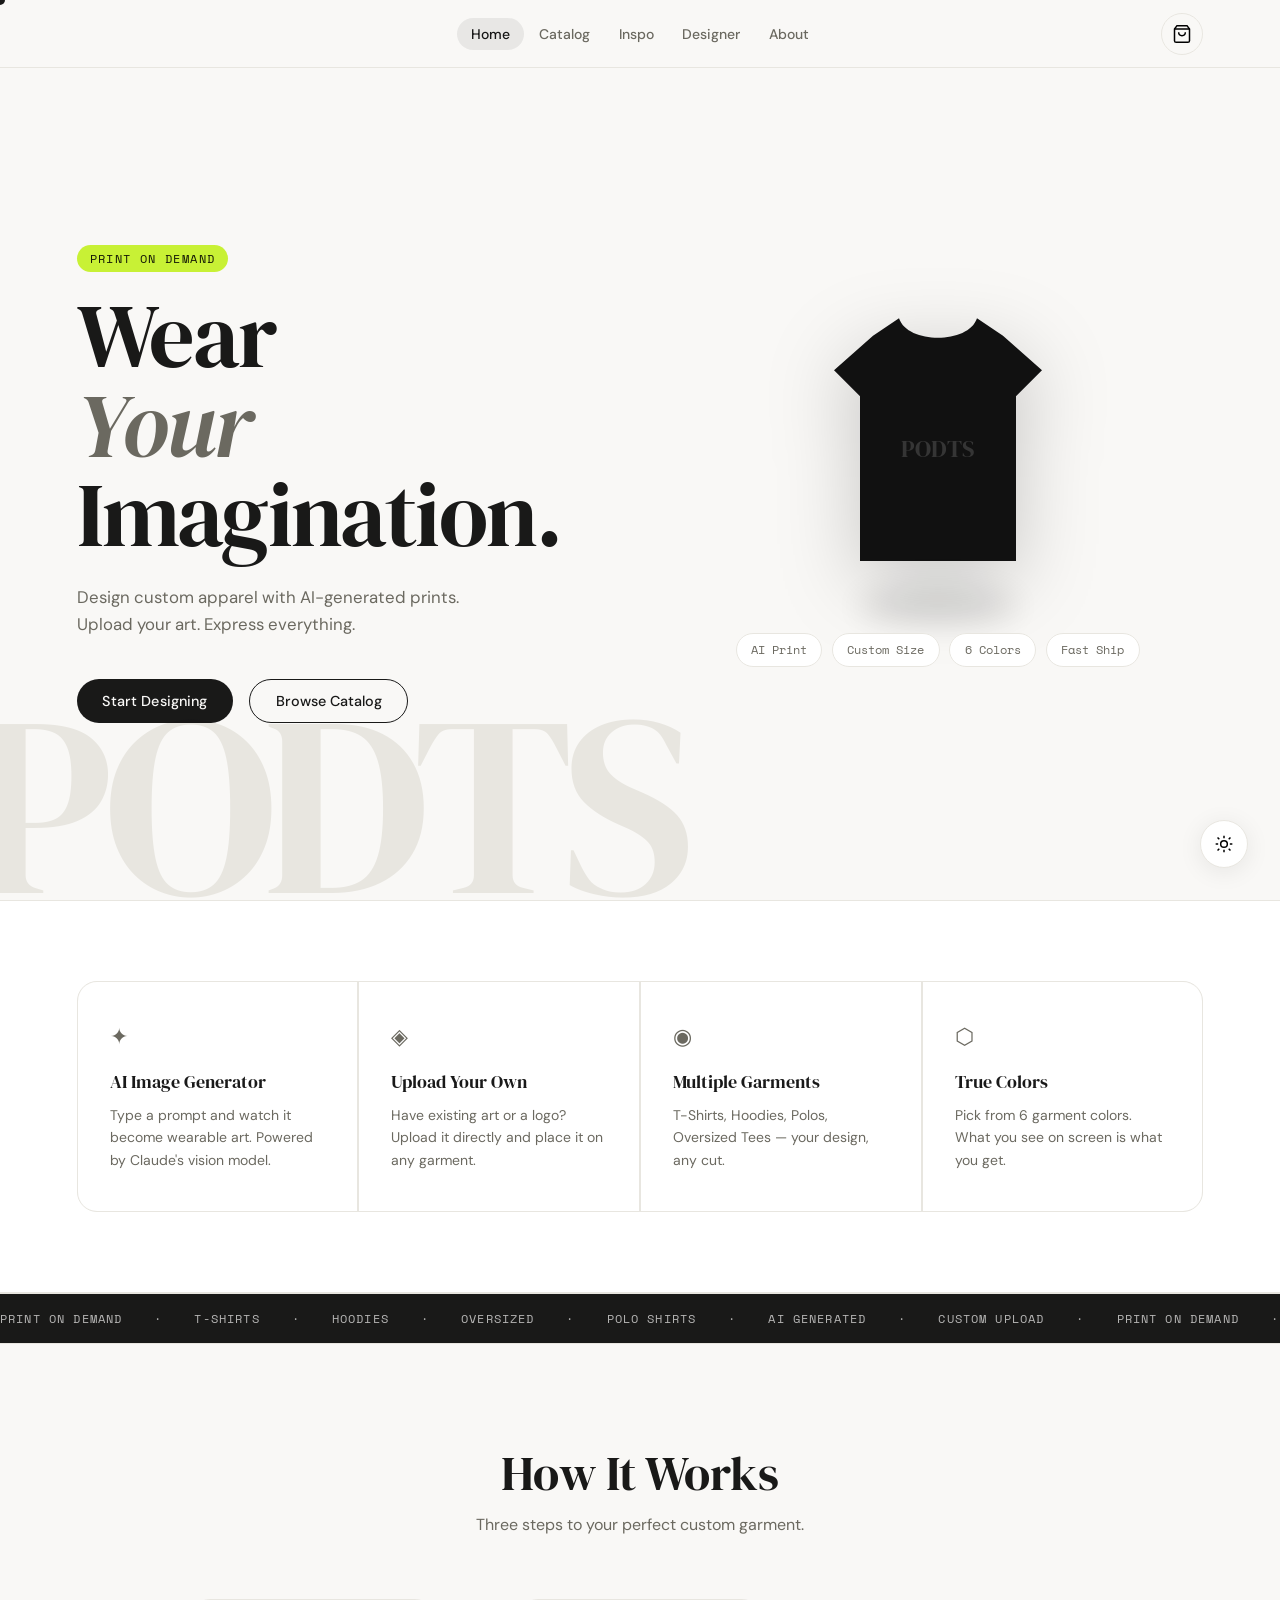
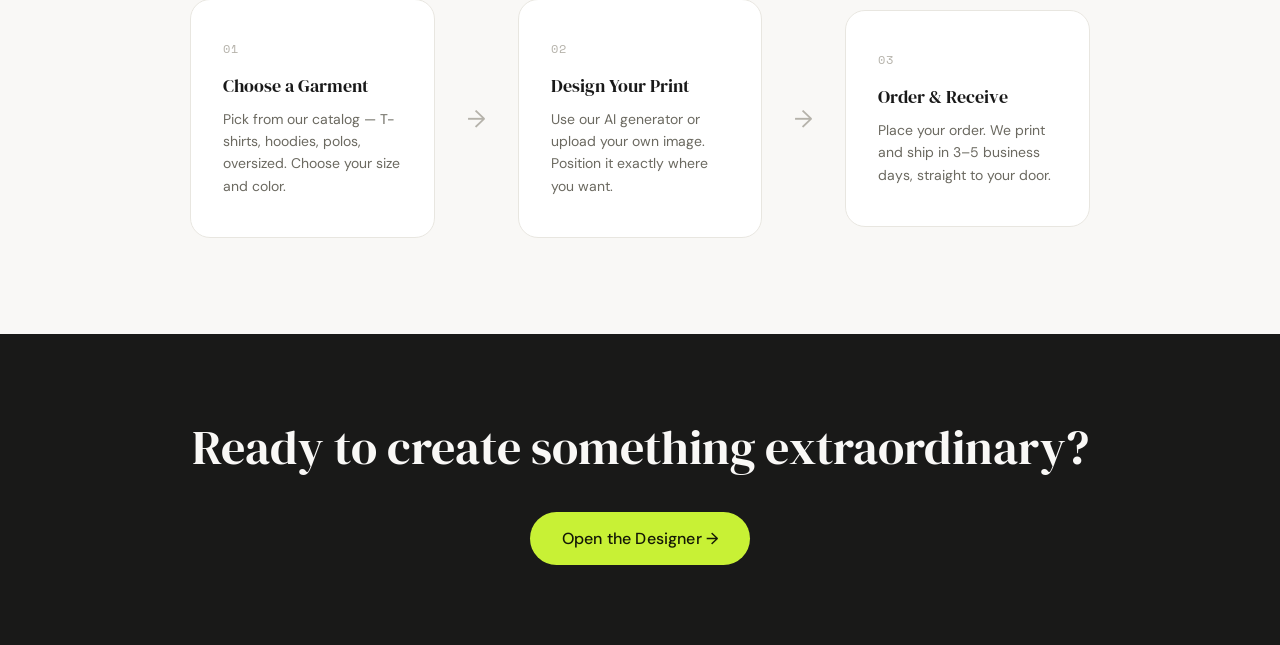
==== commit 5c27832f: "improved ux" ====
--- a/index.html
+++ b/index.html
@@ -40,10 +40,6 @@
             <li><a href="#" onclick="showPage('designer')" data-page="designer">Designer</a></li>
             <li><a href="#" onclick="showPage('about')" data-page="about">About</a></li>
         </ul>
-        <button class="cart-btn" onclick="showPage('cart')">
-            <svg width="20" height="20" viewBox="0 0 24 24" fill="none" stroke="currentColor" stroke-width="1.8"><path d="M6 2 3 6v14a2 2 0 0 0 2 2h14a2 2 0 0 0 2-2V6l-3-4z"/><line x1="3" y1="6" x2="21" y2="6"/><path d="M16 10a4 4 0 0 1-8 0"/></svg>
-            <span class="cart-count" id="cart-count">0</span>
-        </button>
         <button class="hamburger" id="hamburger" onclick="toggleMobileMenu()">
             <span></span><span></span><span></span>
         </button>
@@ -57,6 +53,12 @@
         <a href="#" onclick="showPage('cart');toggleMobileMenu()">Cart</a>
     </div>
 </nav>
+
+<!-- CART BTN — fixed independently, never inside the morphing navbar -->
+<button id="cart-btn-fixed" onclick="showPage('cart')">
+    <svg width="20" height="20" viewBox="0 0 24 24" fill="none" stroke="currentColor" stroke-width="1.8"><path d="M6 2 3 6v14a2 2 0 0 0 2 2h14a2 2 0 0 0 2-2V6l-3-4z"/><line x1="3" y1="6" x2="21" y2="6"/><path d="M16 10a4 4 0 0 1-8 0"/></svg>
+    <span class="cart-count" id="cart-count">0</span>
+</button>
 
 <!-- PAGES -->
 <div id="page-home" class="page active">
--- a/css/nav.css
+++ b/css/nav.css
@@ -1,133 +1,383 @@
+/* ═══════════════════════════════════════════════════════════════
+   PODTS — nav.css   v4 — morphing pill navbar
+
+   Idle (top of page):
+     Full-width bar, logo left, links center-right, cart right.
+
+   Scrolled:
+     Logo fades + slides left → disappears.
+     Bar shrinks from both edges inward, border-radius grows to 999px.
+     Result: a centered pill containing only the nav links.
+     Cart button stays fixed top-right, independent of the pill.
+     Pill has liquid-glass backdrop-filter (no parent filter — safe).
+   ═══════════════════════════════════════════════════════════════ */
+
+/* ── CSS CUSTOM PROPS for morph ──────────────────────────────── */
+:root {
+    --pill-top:    10px;
+    --pill-h:      46px;
+}
+
+/* ── NAVBAR BASE ─────────────────────────────────────────────── */
 #navbar {
-  position: fixed;
-  top: 0; left: 0; right: 0;
-  height: var(--nav-h);
-  z-index: 100;
-  background: var(--bg);
-  border-bottom: 1px solid var(--border);
-  transition: background 0.3s ease, backdrop-filter 0.3s ease, border-color 0.3s ease, box-shadow 0.3s ease;
-}
-
+    position: fixed;
+    top: 0;
+    /* morph: left/right animate inward */
+    left: 0;
+    right: 0;
+    height: var(--nav-h);
+    z-index: 100;
+    background: var(--bg);
+    border-bottom: 1px solid var(--border);
+
+    /* All properties that morph */
+    /* Subtle spring on shape only — overshoot is 1.18 (barely perceptible).
+       height/top use plain ease so content never gets clipped mid-bounce. */
+    transition:
+            left            0.55s cubic-bezier(0.34, 1.30, 0.64, 1),
+            right           0.55s cubic-bezier(0.34, 1.30, 0.64, 1),
+            top             0.5s  cubic-bezier(0.4,  0,    0.2,  1),
+            height          0.5s  cubic-bezier(0.4,  0,    0.2,  1),
+            border-radius   0.55s cubic-bezier(0.34, 1.18, 0.64, 1),
+            background      0.45s ease,
+            border-color    0.45s ease,
+            box-shadow      0.5s  ease,
+            backdrop-filter 0.45s ease;
+}
+
+/* ── SCROLLED = PILL ─────────────────────────────────────────── */
 #navbar.scrolled {
-  background: rgba(249, 248, 246, 0.58);
-  backdrop-filter: blur(15px) saturate(1.8);
-  -webkit-backdrop-filter: blur(18px) saturate(1.8);
-  border-color: rgba(232,230,224,0.5);
-  box-shadow: 0 1px 24px rgba(0,0,0,0.06);
-}
-
+    /* Edges morph inward — JS sets exact pixel values for perfect centering */
+    top:    var(--pill-top);
+    height: var(--pill-h);
+    border-radius: 999px;
+    border-color: transparent;
+
+    /* Liquid glass */
+    background: rgba(255, 255, 255, 0.28);
+    backdrop-filter:         blur(20px) saturate(2.0) brightness(1.06);
+    -webkit-backdrop-filter: blur(20px) saturate(2.0) brightness(1.06);
+    box-shadow:
+            0 2px 32px rgba(0, 0, 0, 0.10),
+            inset 0 1px 0   rgba(255, 255, 255, 0.90),   /* top specular */
+            inset 0 -1px 0  rgba(0,   0,   0,   0.08),   /* bottom shadow */
+            inset 1px 0 0   rgba(255, 255, 255, 0.55),   /* left lens */
+            inset -1px 0 0  rgba(255, 255, 255, 0.55);   /* right lens */
+}
+
+[data-theme="dark"] #navbar.scrolled {
+    background: rgba(15, 17, 23, 0.52);
+    backdrop-filter:         blur(22px) saturate(1.7) brightness(0.88);
+    -webkit-backdrop-filter: blur(22px) saturate(1.7) brightness(0.88);
+    box-shadow:
+            0 2px 32px rgba(0, 0, 0, 0.35),
+            inset 0 1px 0   rgba(255, 255, 255, 0.28),
+            inset 0 -1px 0  rgba(0,   0,   0,   0.30),
+            inset 1px 0 0   rgba(255, 255, 255, 0.12),
+            inset -1px 0 0  rgba(255, 255, 255, 0.12);
+}
+
+/* ── NAV INNER ───────────────────────────────────────────────── */
 .nav-inner {
-  display: flex;
-  align-items: center;
-  height: 100%;
-  padding: 0 6vw;
-  gap: 2rem;
-}
-
+    display: flex;
+    align-items: center;
+    height: 100%;
+    padding: 0 1.2rem;   /* reduced padding since pill is narrow */
+    gap: 0;
+    position: relative;
+    overflow: visible;    /* no clipping — logo hides via opacity/visibility */
+    justify-content: center;
+}
+
+/* ── LOGO — slides left and fades out on scroll ──────────────── */
 .nav-logo {
-  font-family: var(--font-mono);
-  font-size: 1rem;
-  font-weight: 700;
-  letter-spacing: 0.12em;
-  text-transform: uppercase;
-  display: flex;
-  align-items: center;
-  gap: 0.5rem;
-  margin-right: auto;
-  flex-shrink: 0;
+    font-family: var(--font-mono);
+    font-size: 1rem;
+    font-weight: 700;
+    letter-spacing: 0.12em;
+    text-transform: uppercase;
+    display: flex;
+    align-items: center;
+    gap: 0.5rem;
+    flex-shrink: 0;
+    white-space: nowrap;
+
+    /* Positioned absolutely so it can exit without pushing links */
+    position: absolute;
+    left: 6vw;
+
+    /* No transition — logo vanishes instantly to sell the morph */
+    transition: none;
+}
+
+#navbar.scrolled .nav-logo {
+    opacity: 0;
+    visibility: hidden;
+    pointer-events: none;
 }
 
 .logo-dot {
-  width: 8px; height: 8px;
-  background: var(--text);
-  border-radius: 50%;
-  display: inline-block;
-  flex-shrink: 0;
-}
-
+    width: 8px; height: 8px;
+    background: var(--text);
+    border-radius: 50%;
+    display: inline-block;
+    flex-shrink: 0;
+}
+
+/* ── NAV LINKS — center themselves in pill ───────────────────── */
 .nav-links {
-  display: flex;
-  gap: 0.25rem;
+    display: flex;
+    gap: 0.1rem;
+    align-items: center;
+    /* When not scrolled, pushed right by logo's absolute position */
+    margin-left: auto;
+    margin-right: auto;
+    transition: gap 0.4s ease;
+}
+
+#navbar.scrolled .nav-links {
+    gap: 0.05rem;
 }
 
 .nav-links a {
-  font-size: 0.875rem;
-  font-weight: 500;
-  color: var(--text-muted);
-  padding: 0.45rem 0.9rem;
-  border-radius: 100px;
-  transition: var(--trans);
+    font-size: 0.875rem;
+    font-weight: 500;
+    color: var(--text-muted);
+    padding: 0.42rem 0.85rem;
+    border-radius: 100px;
+    transition:
+            color       var(--trans),
+            background  var(--trans),
+            padding     0.4s ease,
+            font-size   0.4s ease;
+    white-space: nowrap;
+}
+
+#navbar.scrolled .nav-links a {
+    font-size: 0.83rem;
+    padding: 0.35rem 0.78rem;
 }
 
 .nav-links a:hover,
 .nav-links a.active {
-  color: var(--text);
-  background: var(--surface2);
-}
-
-.cart-btn {
-  position: relative;
-  width: 42px; height: 42px;
-  display: flex; align-items: center; justify-content: center;
-  border-radius: 50%;
-  border: 1.5px solid var(--border);
-  transition: var(--trans);
-  flex-shrink: 0;
-}
-.cart-btn:hover { background: var(--surface2); border-color: var(--text); }
+    color: var(--text);
+    background: rgba(0, 0, 0, 0.07);
+}
+
+[data-theme="dark"] .nav-links a:hover,
+[data-theme="dark"] .nav-links a.active {
+    background: rgba(255, 255, 255, 0.10);
+}
+
+/* ── CART BUTTON — fixed top-right, NEVER moves ─────────────── */
+/* Pulled OUT of the navbar flow. Sits independently fixed. */
+#cart-btn-fixed {
+    position: fixed;
+    top: calc((var(--nav-h) - 42px) / 2);
+    right: 6vw;
+    width: 42px; height: 42px;
+    display: flex; align-items: center; justify-content: center;
+    border-radius: 50%;
+    border: 1.5px solid var(--border);
+    background: var(--bg);
+    z-index: 110;    /* above pill */
+    transition:
+            background    var(--trans),
+            border-color  var(--trans),
+            top           0.5s cubic-bezier(0.34, 1.46, 0.64, 1);
+    cursor: pointer;
+    flex-shrink: 0;
+}
+#cart-btn-fixed:hover { background: var(--surface2); border-color: var(--text); }
+
+/* Subtly shift cart down to stay centered when pill is smaller */
+#navbar.scrolled ~ #cart-btn-fixed,
+body.navbar-scrolled #cart-btn-fixed {
+    top: calc(var(--pill-top) + (var(--pill-h) - 42px) / 2);
+}
 
 .cart-count {
-  position: absolute;
-  top: -4px; right: -4px;
-  width: 18px; height: 18px;
-  background: var(--text);
-  color: var(--accent-inv);
-  border-radius: 50%;
-  font-size: 0.65rem;
-  font-weight: 700;
-  display: flex; align-items: center; justify-content: center;
-  line-height: 1;
-  opacity: 0;
-  transform: scale(0);
-  transition: var(--trans);
+    position: absolute;
+    top: -4px; right: -4px;
+    width: 18px; height: 18px;
+    background: var(--text);
+    color: var(--accent-inv);
+    border-radius: 50%;
+    font-size: 0.65rem;
+    font-weight: 700;
+    display: flex; align-items: center; justify-content: center;
+    line-height: 1;
+    opacity: 0;
+    transform: scale(0);
+    transition: var(--trans);
 }
 .cart-count.visible { opacity: 1; transform: scale(1); }
 
+/* ── HAMBURGER (mobile) ──────────────────────────────────────── */
 .hamburger {
-  display: none;
-  flex-direction: column;
-  gap: 5px;
-  width: 32px;
-  padding: 4px;
-}
+    display: none;
+    flex-direction: column;
+    gap: 5px;
+    width: 32px;
+    padding: 4px;
+    /* Unscrolled: sits in normal flow, next to cart at right */
+    position: relative;
+    left: auto;
+    right: auto;
+    margin-left: 0.5rem;
+    transition:
+            position 0s,
+            left 0.45s cubic-bezier(0.4, 0, 0.2, 1),
+            top  0.45s cubic-bezier(0.4, 0, 0.2, 1);
+}
+
 .hamburger span {
-  display: block;
-  width: 100%;
-  height: 1.5px;
-  background: var(--text);
-  border-radius: 2px;
-  transition: var(--trans);
-}
-
+    display: block;
+    width: 100%; height: 1.5px;
+    background: var(--text);
+    border-radius: 2px;
+    transition: var(--trans);
+}
+
+/* ── MOBILE MENU ─────────────────────────────────────────────── */
 .mobile-menu {
-  display: none;
-  flex-direction: column;
-  background: var(--surface);
-  border-top: 1px solid var(--border);
-  padding: 1rem 6vw;
-  gap: 0.2rem;
+    display: none;
+    flex-direction: column;
+    background: var(--surface);
+    border-top: 1px solid var(--border);
+    padding: 1rem 6vw;
+    gap: 0.2rem;
+    position: fixed;
+    top: var(--nav-h);
+    left: 0; right: 0;
+    z-index: 99;
 }
 .mobile-menu a {
-  padding: 0.75rem 0;
-  border-bottom: 1px solid var(--border);
-  font-size: 0.95rem;
-  font-weight: 500;
-  color: var(--text-muted);
+    padding: 0.75rem 0;
+    border-bottom: 1px solid var(--border);
+    font-size: 0.95rem;
+    font-weight: 500;
+    color: var(--text-muted);
 }
 .mobile-menu a:last-child { border-bottom: none; }
 .mobile-menu.open { display: flex; }
 
 @media (max-width: 768px) {
-  .nav-links { display: none; }
-  .hamburger { display: flex; }
-}
+    .nav-links { display: none; }
+
+    /* ── UNSCROLLED: logo left, hamburger fixed next to cart ──── */
+    .nav-inner {
+        justify-content: flex-start;
+        padding: 0 6vw;
+        overflow: visible;
+    }
+
+    /* Logo stays left in normal flow */
+    .nav-logo {
+        position: relative !important;
+        left: auto !important;
+        opacity: 1 !important;
+        visibility: visible !important;
+        pointer-events: auto !important;
+    }
+
+    /* Hamburger: fixed, vertically centred, LEFT of the cart.
+       Cart is at right:6vw (42px wide), so hamburger right edge
+       starts at 6vw + 42px + 10px gap from viewport right.    */
+    .hamburger {
+        display: flex;
+        position: fixed !important;
+        top: calc((var(--nav-h) - 32px) / 2) !important;
+        right: calc(6vw + 52px) !important;
+        left: auto !important;
+        margin-left: 0 !important;
+        z-index: 110 !important;
+    }
+
+    /* ── SCROLLED: glass bar, logo hidden, hamburger moves left ─ */
+    #navbar.scrolled {
+        left: 0 !important;
+        right: 0 !important;
+        border-radius: 0 !important;
+        top: 0 !important;
+        height: var(--nav-h) !important;
+    }
+    #navbar.scrolled .nav-logo {
+        opacity: 0 !important;
+        visibility: hidden !important;
+    }
+    #navbar.scrolled .hamburger {
+        right: auto !important;
+        left: 6vw !important;
+        top: calc((var(--nav-h) - 32px) / 2) !important;
+    }
+    #navbar.scrolled::before,
+    #navbar.scrolled::after {
+        display: none;
+    }
+}
+
+/* ── PILL EDGE LENS OVERLAYS (CSS-only, no canvas needed) ────── */
+/* These are pseudo-elements on the navbar itself — safe because  */
+/* navbar has backdrop-filter and these are children of it.        */
+/* They add the visible lens-edge brightness at pill ends.         */
+#navbar.scrolled::before,
+#navbar.scrolled::after {
+    content: '';
+    position: absolute;
+    top: 0; bottom: 0;
+    width: 52px;
+    pointer-events: none;
+    z-index: 0;
+    transition: opacity 0.4s ease;
+}
+
+/* Left lens glow */
+#navbar.scrolled::before {
+    left: 0;
+    border-radius: 999px 0 0 999px;
+    background: linear-gradient(
+            90deg,
+            rgba(255,255,255,0.50) 0%,
+            rgba(255,255,255,0.14) 38%,
+            rgba(255,255,255,0.02) 70%,
+            transparent 100%
+    );
+    mask-image: linear-gradient(180deg,
+    transparent 0%, black 16%, black 84%, transparent 100%);
+    -webkit-mask-image: linear-gradient(180deg,
+    transparent 0%, black 16%, black 84%, transparent 100%);
+}
+
+/* Right lens glow */
+#navbar.scrolled::after {
+    right: 0;
+    border-radius: 0 999px 999px 0;
+    background: linear-gradient(
+            270deg,
+            rgba(255,255,255,0.50) 0%,
+            rgba(255,255,255,0.14) 38%,
+            rgba(255,255,255,0.02) 70%,
+            transparent 100%
+    );
+    mask-image: linear-gradient(180deg,
+    transparent 0%, black 16%, black 84%, transparent 100%);
+    -webkit-mask-image: linear-gradient(180deg,
+    transparent 0%, black 16%, black 84%, transparent 100%);
+}
+
+[data-theme="dark"] #navbar.scrolled::before {
+    background: linear-gradient(90deg,
+    rgba(255,255,255,0.16) 0%,
+    rgba(255,255,255,0.05) 40%,
+    transparent 100%);
+}
+[data-theme="dark"] #navbar.scrolled::after {
+    background: linear-gradient(270deg,
+    rgba(255,255,255,0.16) 0%,
+    rgba(255,255,255,0.05) 40%,
+    transparent 100%);
+}
+
+/* Nav links above pseudo-elements */
+.nav-links { position: relative; z-index: 2; }
--- a/css/animations.css
+++ b/css/animations.css
@@ -22,7 +22,6 @@
 
 /* ── 2. THEME TRANSITION — smooth color changeover ─────────── */
 body,
-#navbar,
 .page,
 .modal-box,
 .modal-overlay,
@@ -114,23 +113,10 @@
     to   { opacity: 0; transform: translateX(-14px); }
 }
 
-/* ── 5. NAV ACTIVE INDICATOR PILL ───────────────────────────── */
-.nav-links {
-    position: relative;
-}
-.nav-indicator {
-    position: absolute;
-    background: var(--surface2);
-    border-radius: 100px;
-    pointer-events: none;
-    transition: left 0.3s cubic-bezier(0.4,0,0.2,1),
-    width 0.3s cubic-bezier(0.4,0,0.2,1),
-    top 0.3s ease,
-    height 0.3s ease;
-    z-index: 0;
-}
-.nav-links a { position: relative; z-index: 1; }
-.nav-links a.active { background: transparent; }
+/* ── 5. NAV ACTIVE INDICATOR — removed, handled by nav.css ──── */
+/* .nav-indicator removed: was appending a child div to .nav-links
+   which corrupted getBoundingClientRect() width measurements used
+   by the pill centering calculation in app.js */
 
 /* ── 6. LOGO DOT PULSE ──────────────────────────────────────── */
 .logo-dot {
@@ -298,7 +284,7 @@
     80%  { transform: scale(0.98) rotate(1deg); }
     100% { transform: scale(1) rotate(0deg); }
 }
-.cart-btn.bouncing {
+#cart-btn-fixed.bouncing, .cart-btn.bouncing {
     animation: cartBounce 0.55s cubic-bezier(0.4,0,0.2,1);
 }
 
@@ -479,7 +465,7 @@
     font-family: var(--font-mono);
     font-size: 2rem;
     font-weight: 700;
-    letter-spacing: 0.18em;
+    letter-spacing: 0.12em;
     text-transform: uppercase;
     color: var(--text);
     position: fixed;            /* stays fixed so we can FLIP it to nav */
@@ -546,9 +532,7 @@
     background: var(--bg);
     border-color: var(--border);
 }
-[data-theme="dark"] #navbar.scrolled {
-    background: rgba(15,17,23,0.80);
-}
+/* [data-theme="dark"] #navbar.scrolled — handled entirely in nav.css */
 [data-theme="dark"] .marquee-wrap {
     background: var(--surface2);
 }
